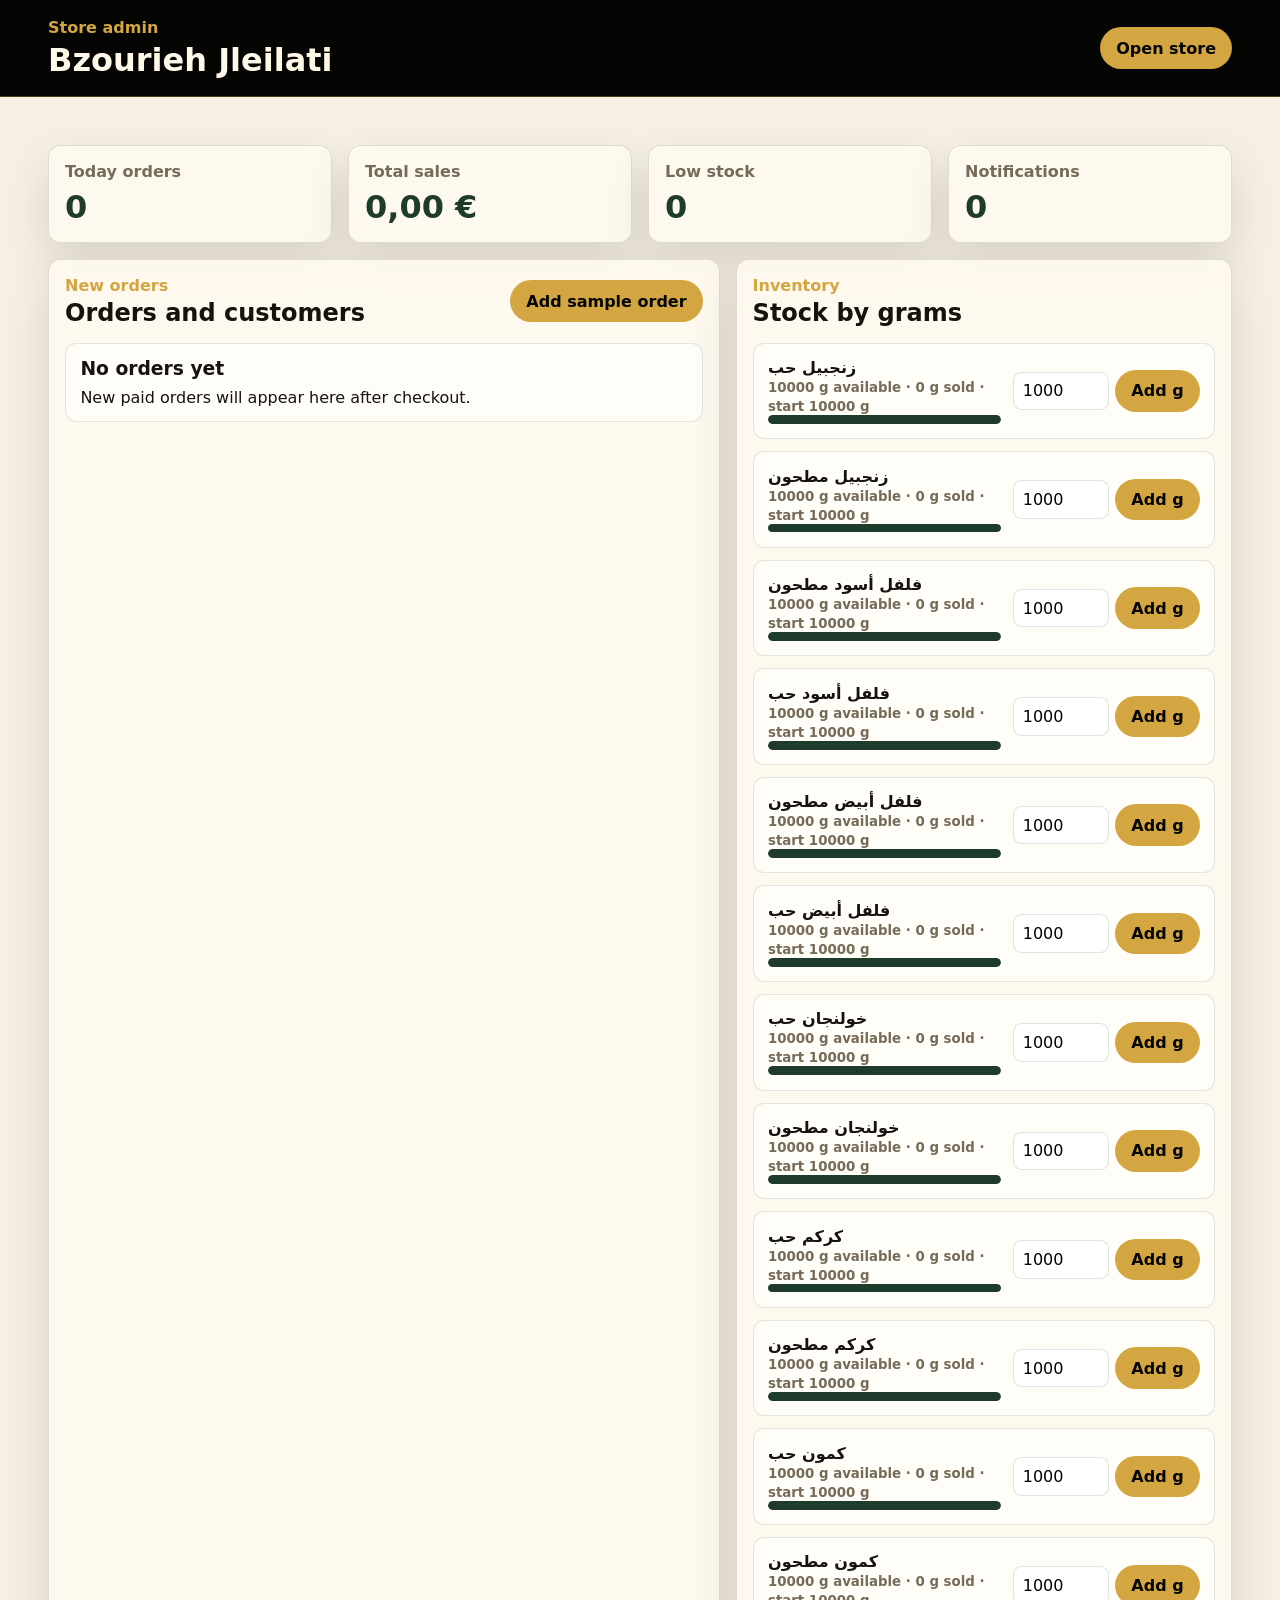
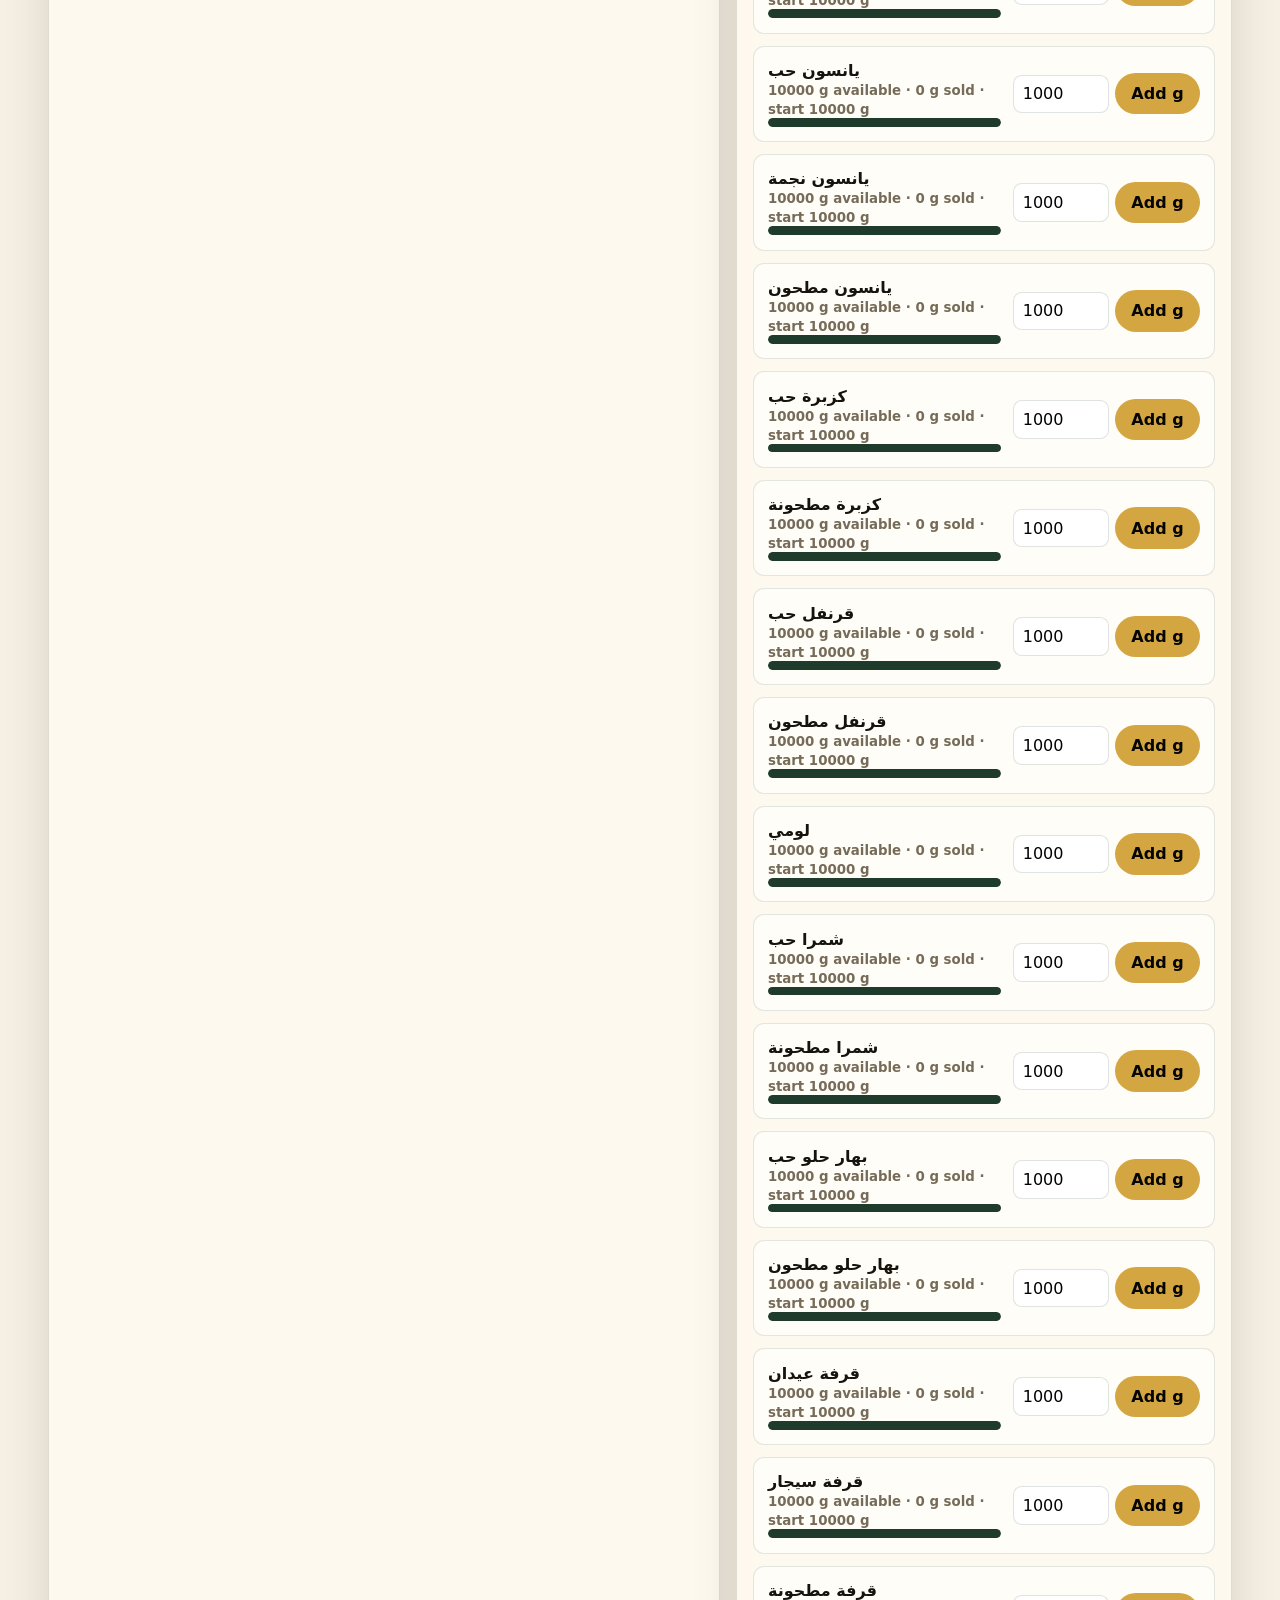
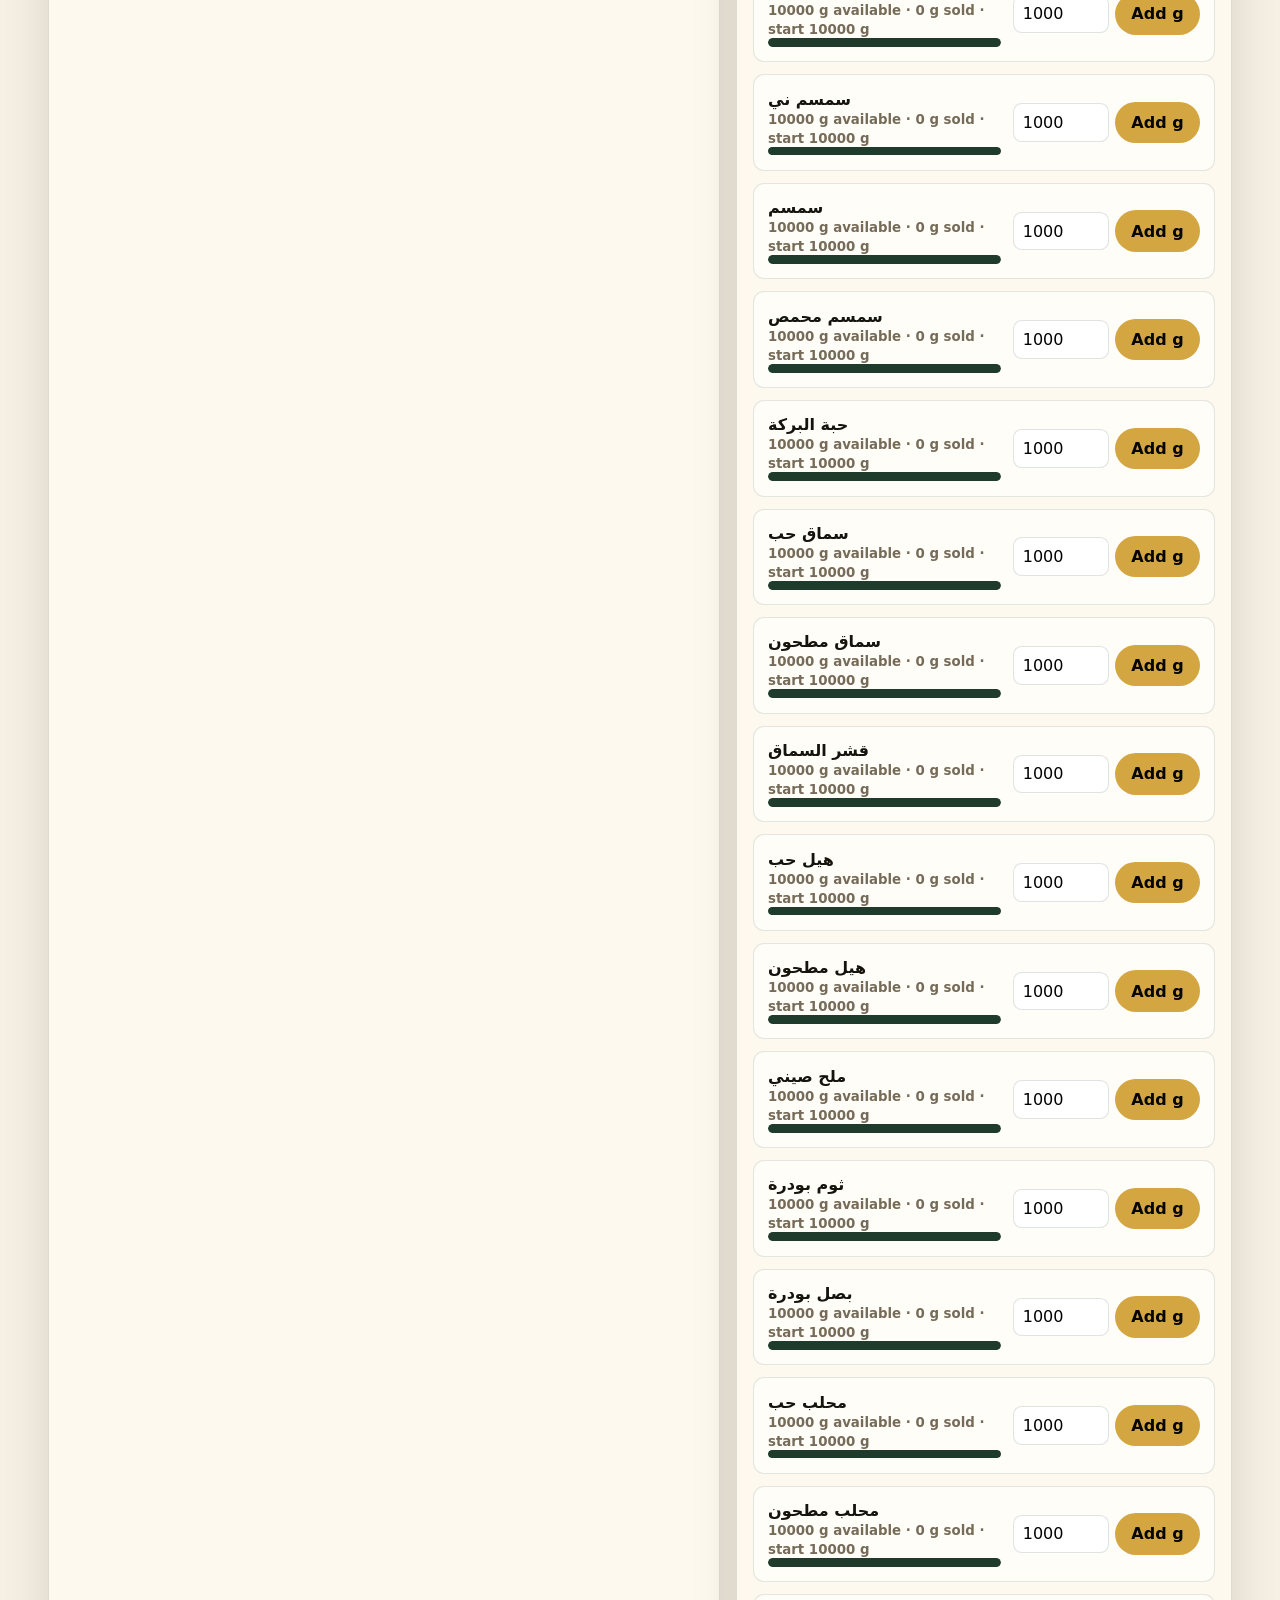
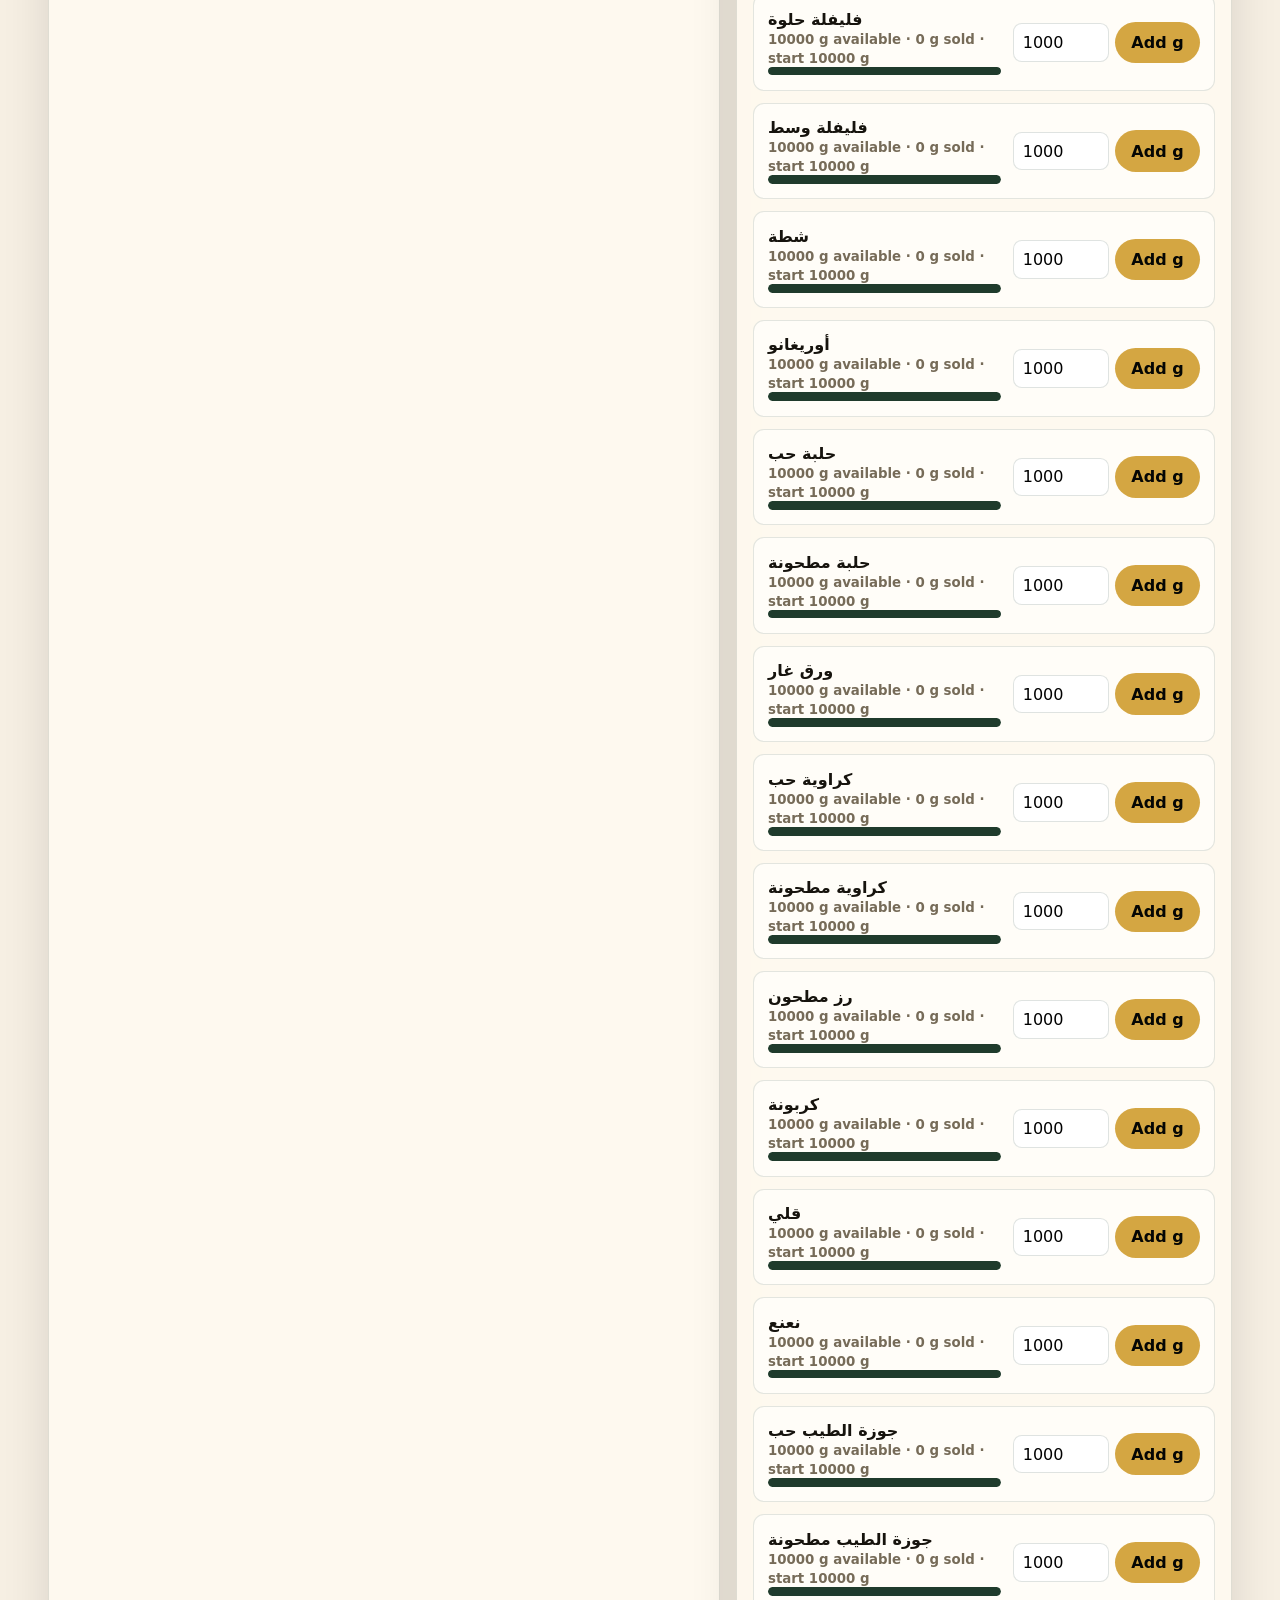
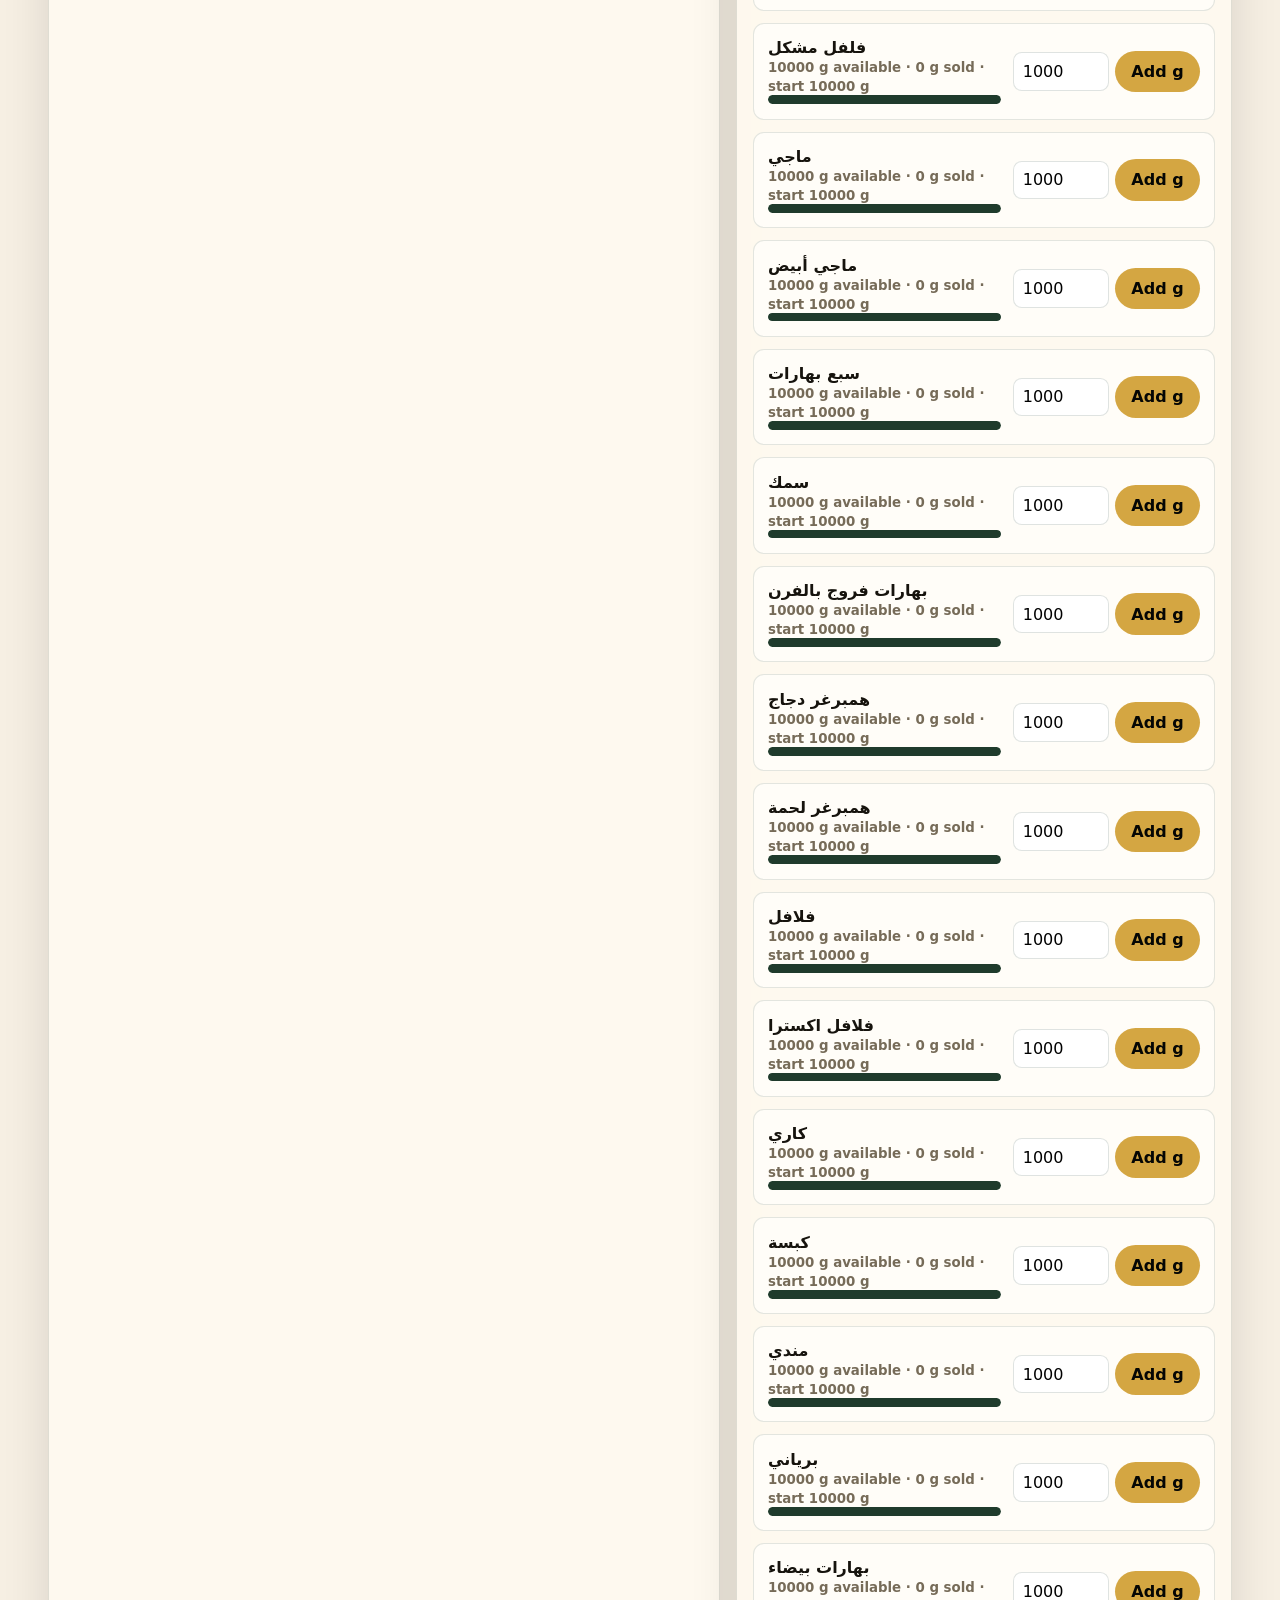
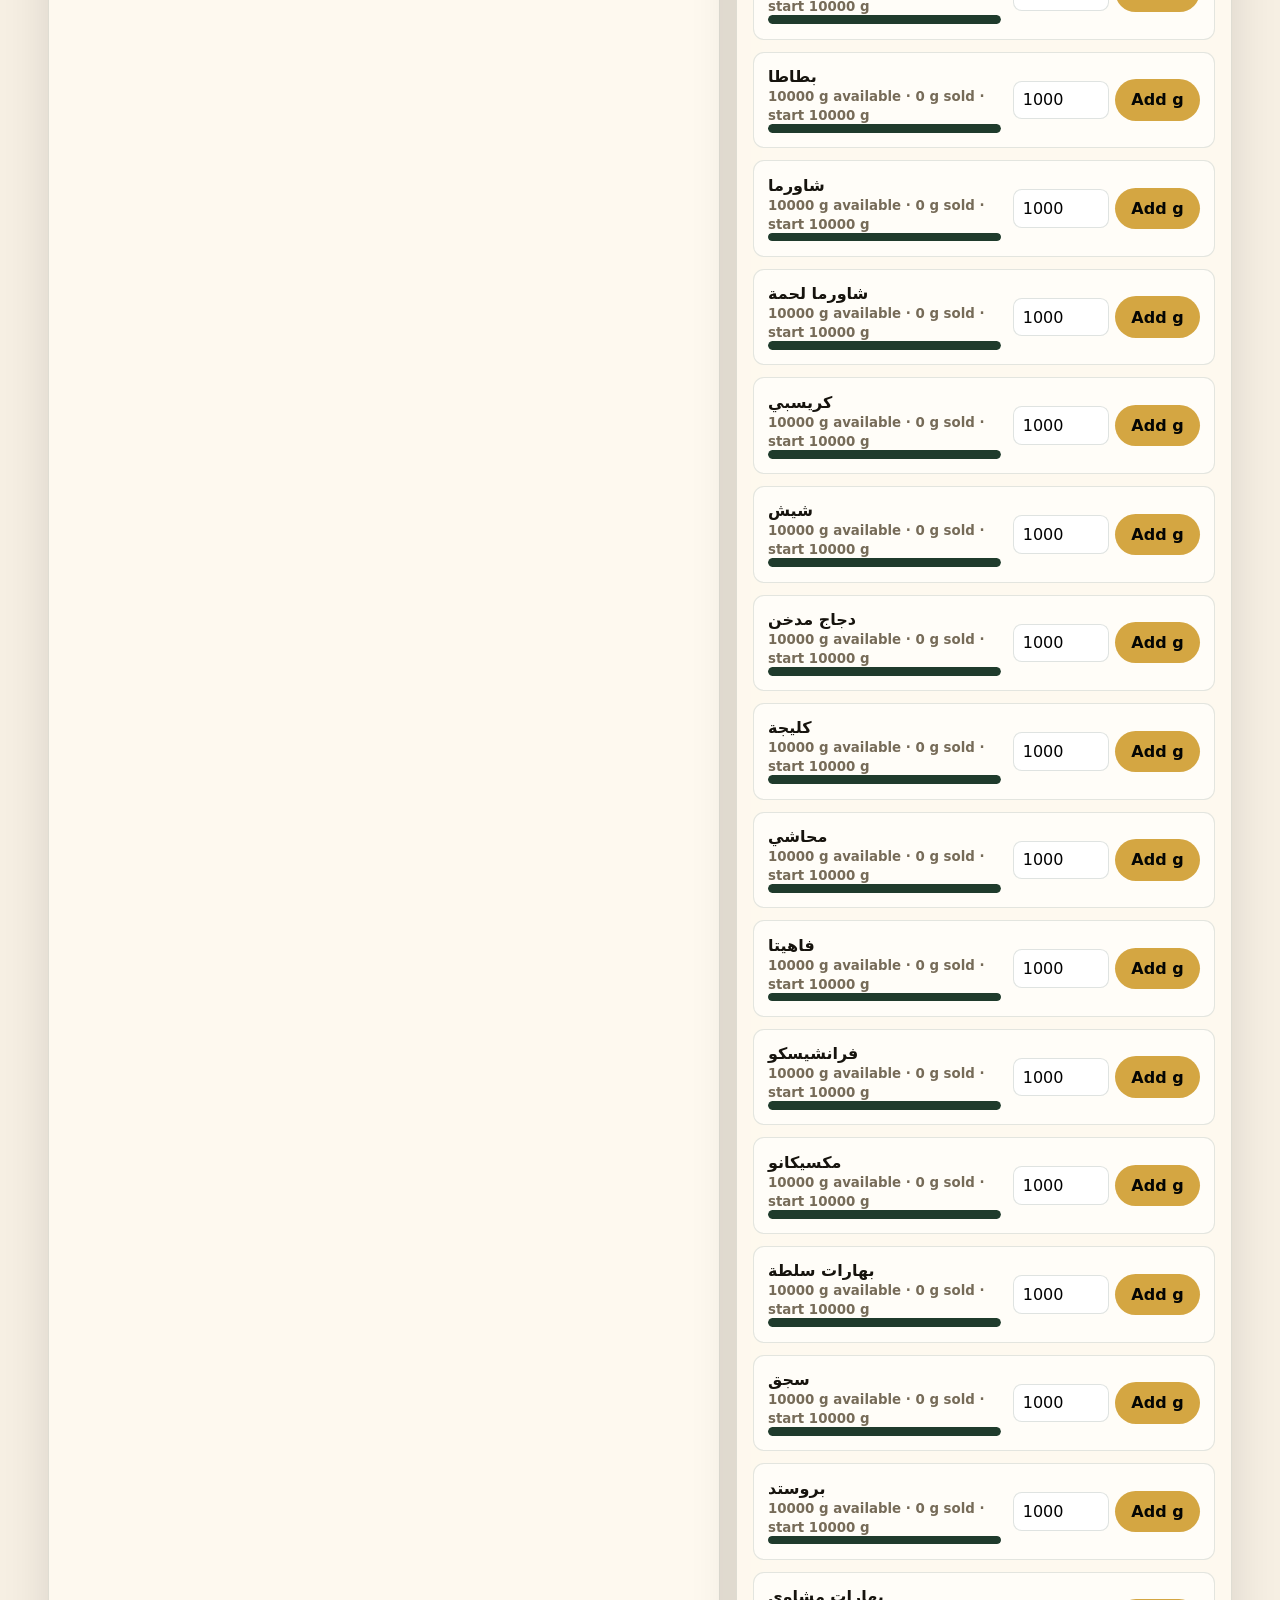
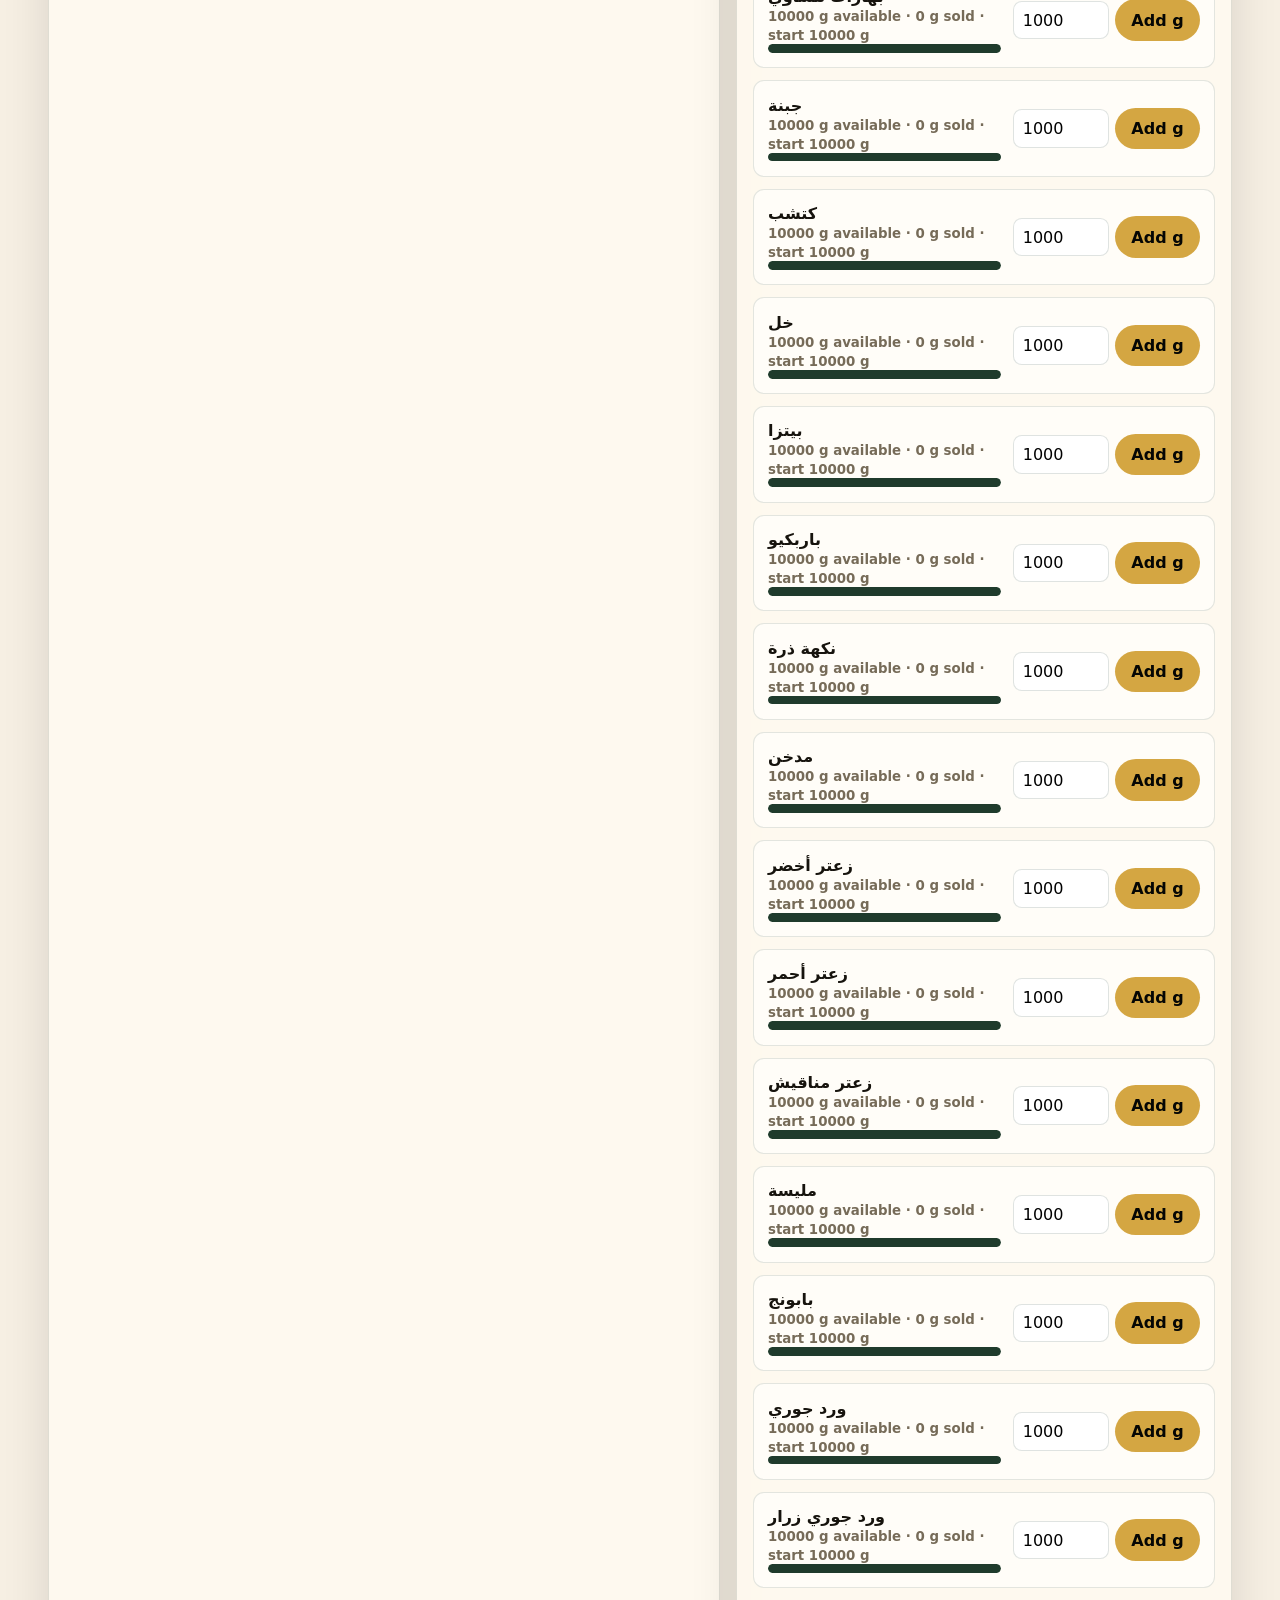
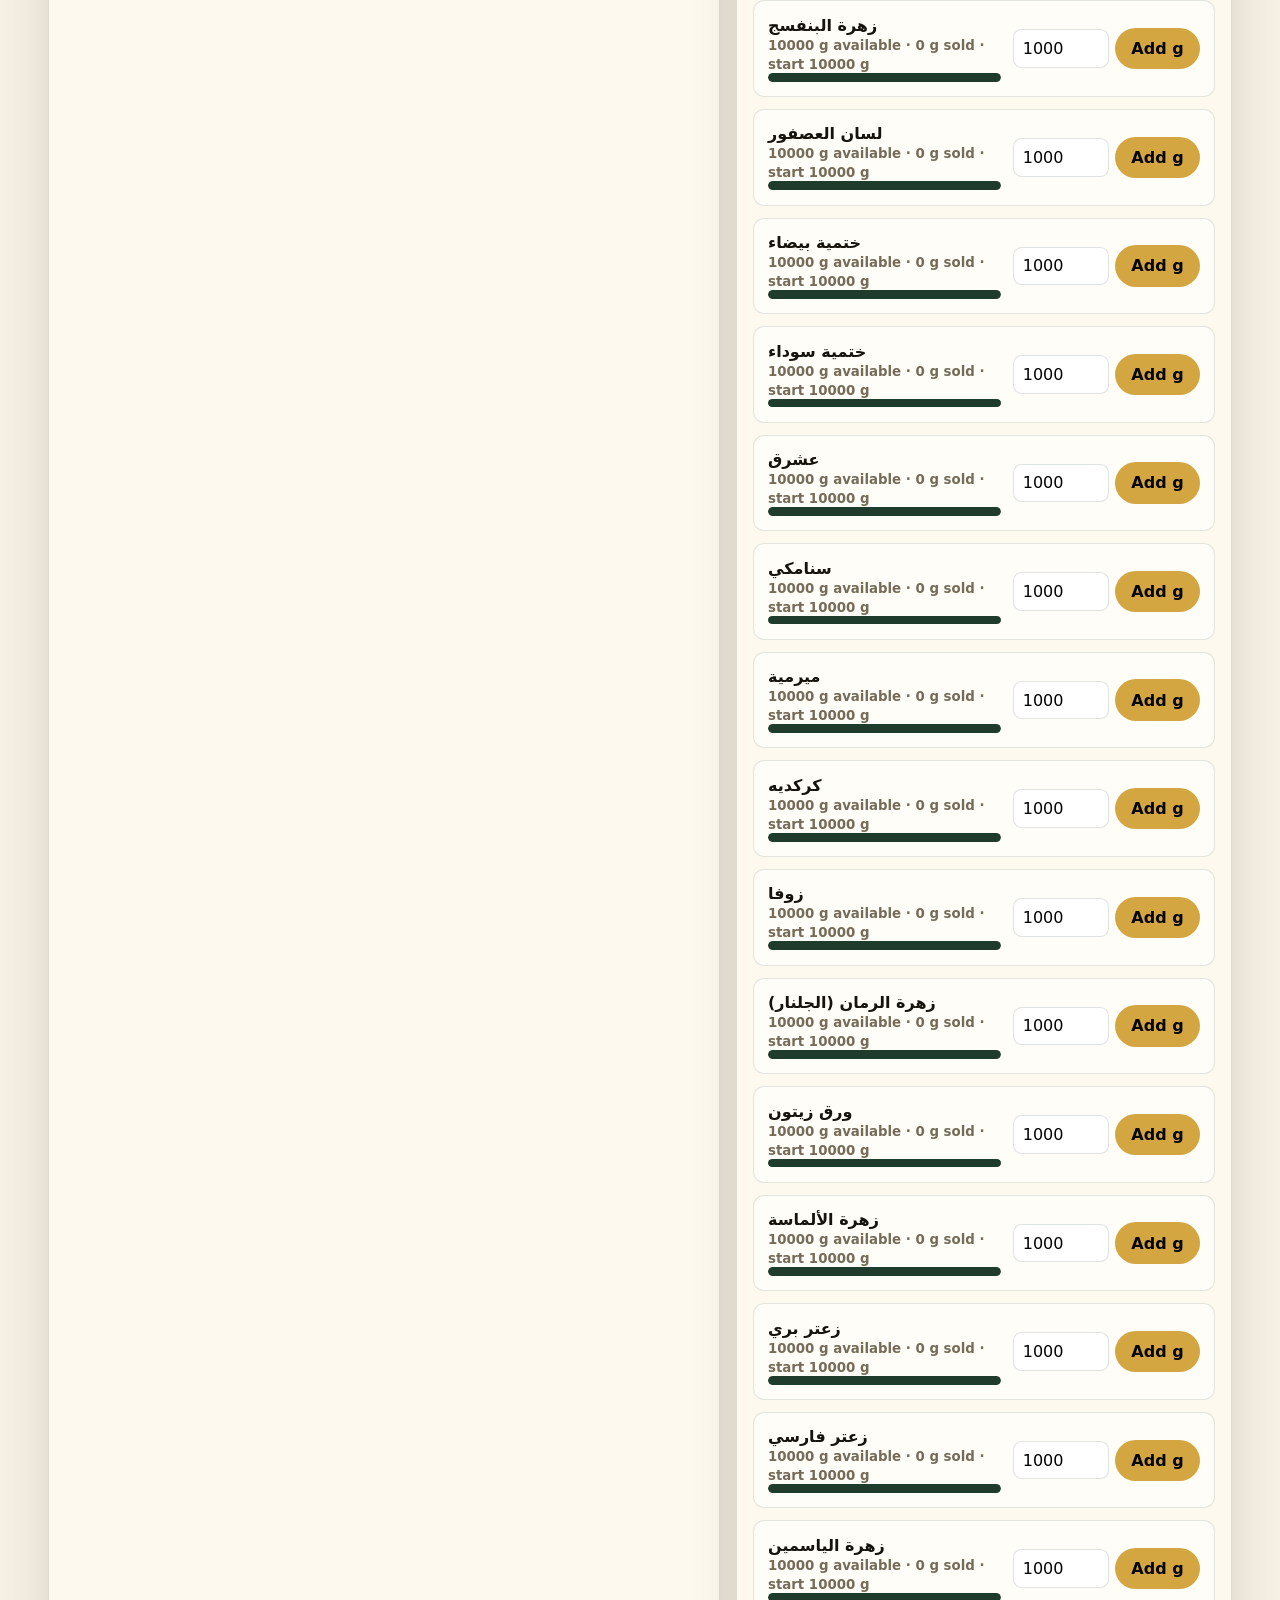
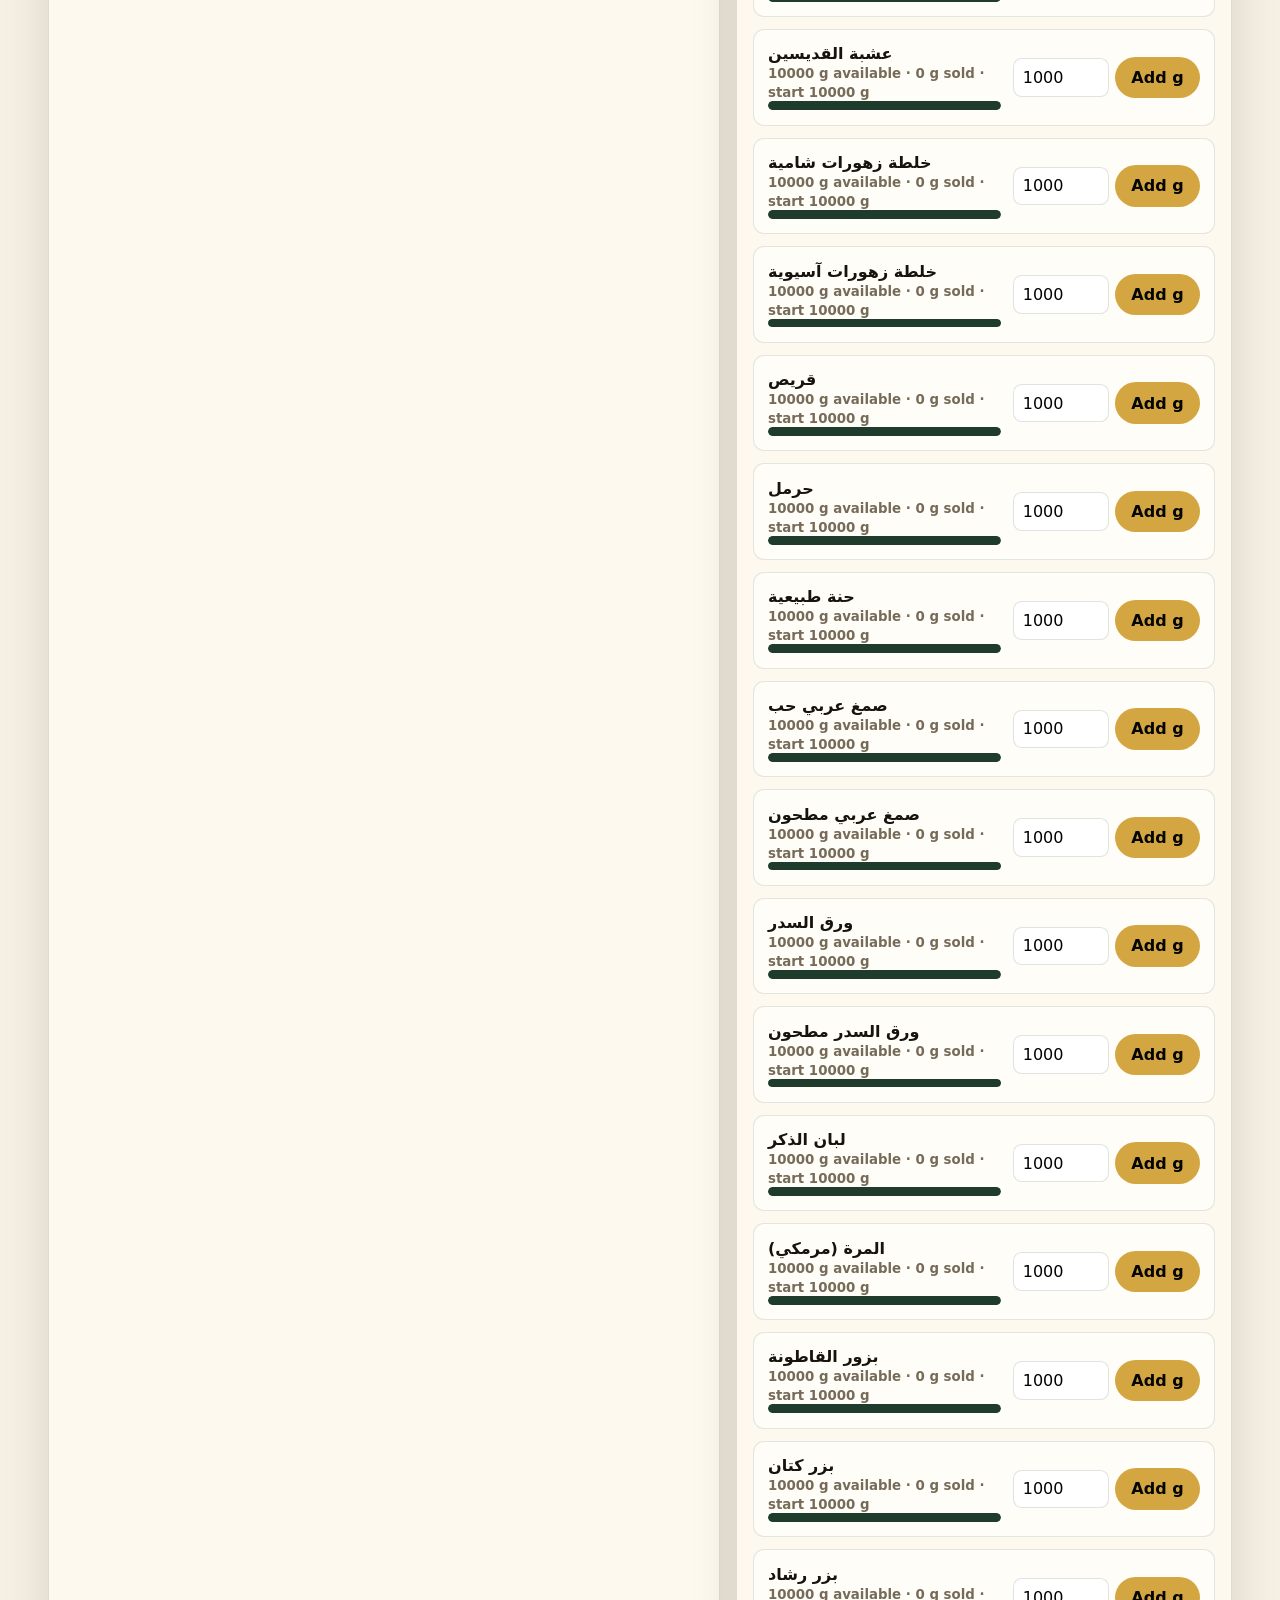
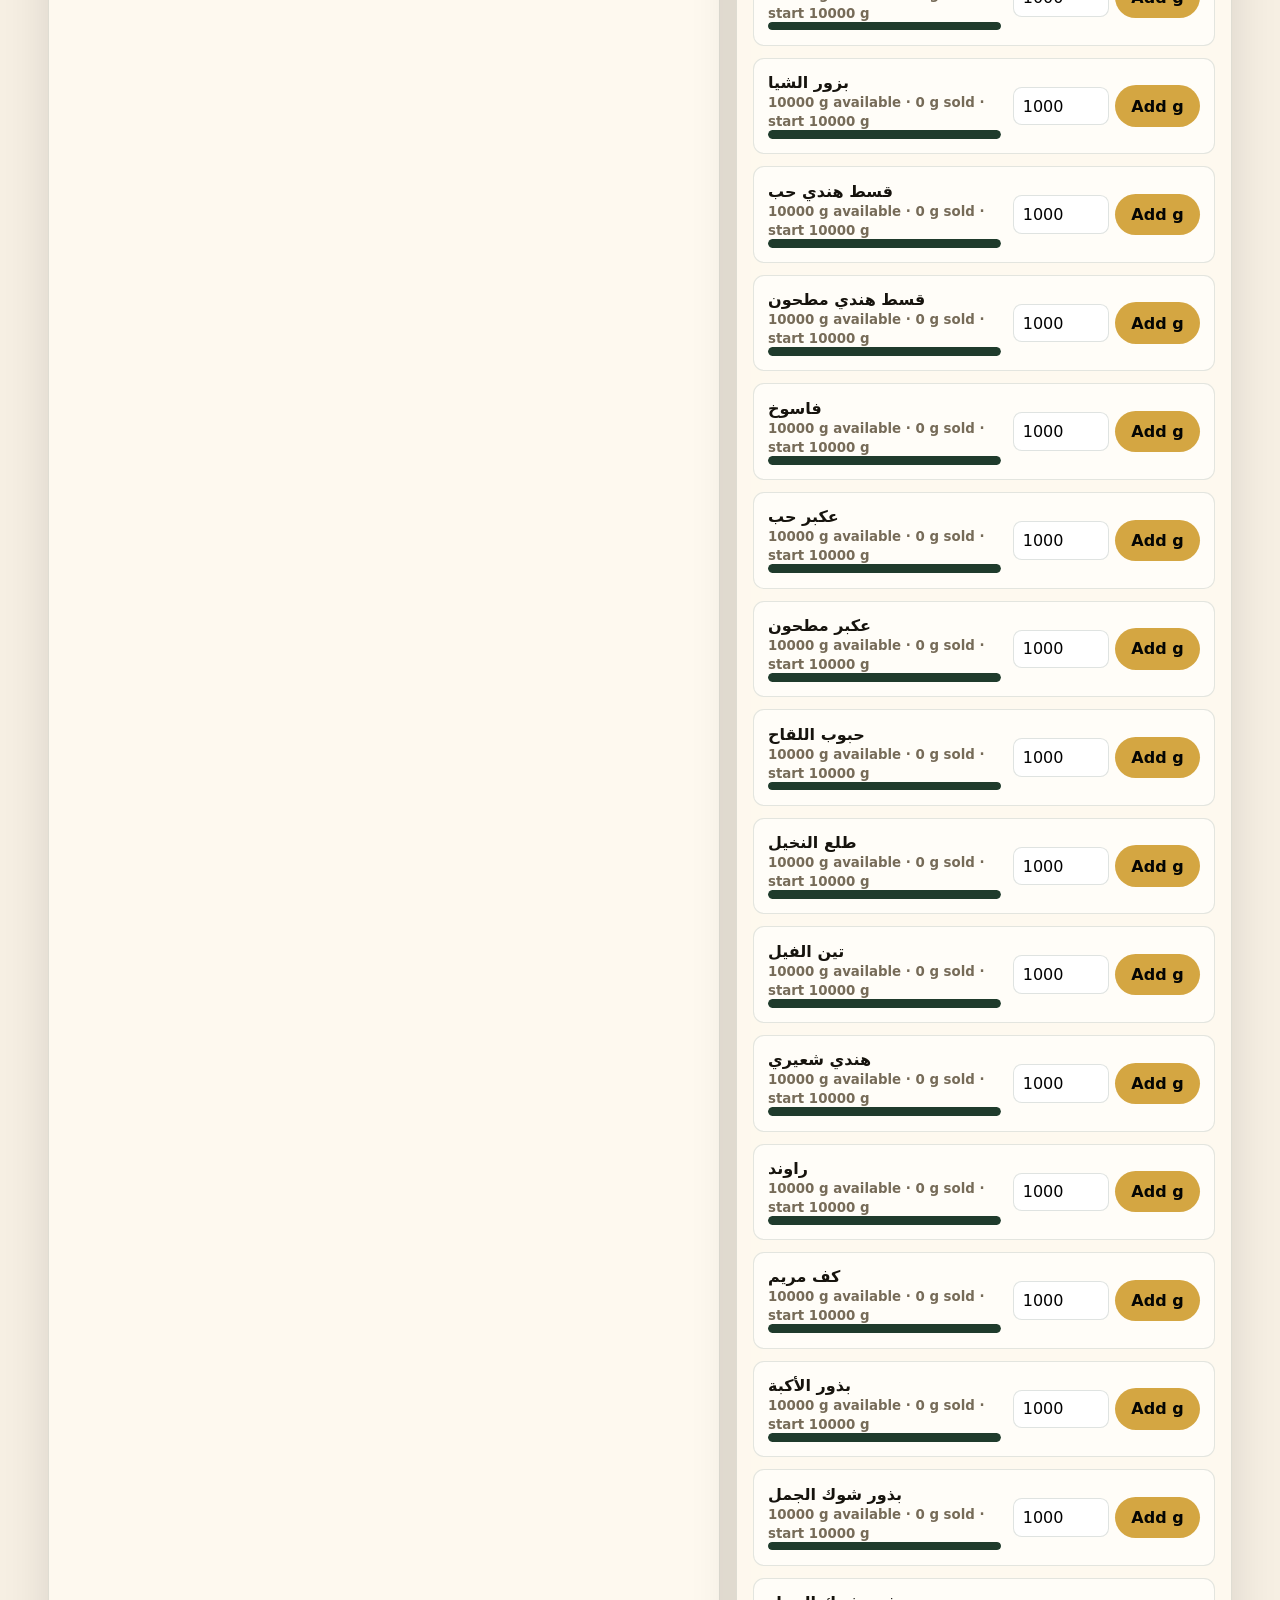
==== admin.html @ ad173129 "Build Jleilati storefront" ====
<!doctype html>
<html lang="en">
  <head>
    <meta charset="utf-8" />
    <meta name="viewport" content="width=device-width, initial-scale=1" />
    <title>Bzourieh Jleilati Admin</title>
    <link rel="stylesheet" href="admin.css" />
  </head>
  <body>
    <header class="admin-header">
      <div>
        <p>Store admin</p>
        <h1>Bzourieh Jleilati</h1>
      </div>
      <a href="index.html">Open store</a>
    </header>

    <main class="admin-shell">
      <section class="stats" aria-label="Admin overview">
        <article>
          <span>Today orders</span>
          <strong id="ordersCount">0</strong>
        </article>
        <article>
          <span>Total sales</span>
          <strong id="salesTotal">€0.00</strong>
        </article>
        <article>
          <span>Low stock</span>
          <strong id="lowStockCount">0</strong>
        </article>
        <article>
          <span>Notifications</span>
          <strong id="noticeCount">0</strong>
        </article>
      </section>

      <section class="admin-grid">
        <article class="panel orders-panel">
          <div class="panel-head">
            <div>
              <p>New orders</p>
              <h2>Orders and customers</h2>
            </div>
            <button id="seedOrder" type="button">Add sample order</button>
          </div>
          <div id="ordersList" class="orders-list"></div>
        </article>

        <article class="panel">
          <div class="panel-head">
            <div>
              <p>Inventory</p>
              <h2>Stock by grams</h2>
            </div>
          </div>
          <div id="stockList" class="stock-list"></div>
        </article>
      </section>

      <section class="admin-grid">
        <article class="panel">
          <div class="panel-head">
            <div>
              <p>Catalog</p>
              <h2>Add a product</h2>
            </div>
          </div>
          <form id="productForm" class="product-form">
            <label>Product name<input required name="name" placeholder="Example: Zaatar Extra" /></label>
            <label>Short description<textarea name="desc" placeholder="Example: Hand-selected thyme blend for breakfast and manakish"></textarea></label>
            <label>Category
              <select name="category">
                <option value="spices">Spices</option>
                <option value="mixes">Spice blends</option>
                <option value="flavors">Flavourings</option>
                <option value="zaatar">Za’atar</option>
                <option value="herbs">Herbs</option>
                <option value="attara">Herbal goods</option>
                <option value="food">Food goods</option>
                <option value="body-care">Body care</option>
                <option value="nuts">Nuts</option>
                <option value="special-offers">Special offers</option>
              </select>
            </label>
            <label>Photo<input name="photo" type="file" accept="image/*" /></label>
            <div class="price-grid">
              <label>100 g €<input required name="price100" type="number" min="0" step="0.01" /></label>
              <label>200 g €<input required name="price200" type="number" min="0" step="0.01" /></label>
              <label>500 g €<input required name="price500" type="number" min="0" step="0.01" /></label>
              <label>1 kg €<input required name="price1000" type="number" min="0" step="0.01" /></label>
            </div>
            <label>Available stock quantity in grams<input required name="stock" type="number" min="0" step="100" value="10000" /></label>
            <button type="submit">Add product to website</button>
          </form>
        </article>

        <article class="panel">
          <div class="panel-head">
            <div>
              <p>Catalog</p>
              <h2>Update product details</h2>
            </div>
          </div>
          <form id="nameForm" class="product-form">
            <label>Choose product
              <select id="nameProductSelect" name="productId"></select>
            </label>
            <label>New product name<input required name="name" placeholder="Enter the updated product name" /></label>
            <button type="submit">Save product name</button>
            <p class="muted" id="nameUpdateNotice">The saved name will appear on the storefront, stock list, and future orders.</p>
          </form>
          <hr class="panel-divider" />
          <form id="descriptionForm" class="product-form">
            <label>Choose product
              <select id="descriptionProductSelect" name="productId"></select>
            </label>
            <label>New product description<textarea required name="description" placeholder="Enter the updated product description"></textarea></label>
            <button type="submit">Save description</button>
            <p class="muted" id="descriptionUpdateNotice">The saved description will replace the product text on the storefront.</p>
          </form>
          <hr class="panel-divider" />
          <form id="imageForm" class="product-form">
            <label>Choose product
              <select id="imageProductSelect" name="productId"></select>
            </label>
            <label>New photo<input required name="photo" type="file" accept="image/*" /></label>
            <button type="submit">Save new photo</button>
            <p class="muted" id="imageUpdateNotice">The selected image will replace that product photo on the storefront.</p>
          </form>
        </article>

        <article class="panel">
          <div class="panel-head">
            <div>
              <p>Customers</p>
              <h2>Customer list</h2>
            </div>
            <button id="downloadCustomers" type="button">Download CSV</button>
          </div>
          <div id="customersList" class="customers-list"></div>
        </article>
      </section>

      <section class="panel">
        <div class="panel-head">
          <div>
            <p>Important</p>
            <h2>Owner notifications</h2>
          </div>
        </div>
        <div id="notifications" class="notifications"></div>
      </section>
    </main>

    <script src="admin.js"></script>
  </body>
</html>
---- admin.css ----
:root {
  --ink: #16130d;
  --muted: #766b58;
  --paper: #fff8eb;
  --gold: #d4a642;
  --gold-2: #f2c95d;
  --green: #1f3b2c;
  --burgundy: #8f2634;
  --line: rgba(31, 59, 44, 0.14);
  --shadow: 0 20px 48px rgba(18, 16, 10, 0.12);
}

* {
  box-sizing: border-box;
}

body {
  margin: 0;
  background: #f6efe3;
  color: var(--ink);
  font-family: Inter, ui-sans-serif, system-ui, -apple-system, BlinkMacSystemFont, "Segoe UI", sans-serif;
}

a,
button,
input,
select,
textarea {
  font: inherit;
}

.admin-header {
  display: flex;
  align-items: center;
  justify-content: space-between;
  gap: 1rem;
  padding: 1.1rem clamp(1rem, 4vw, 3rem);
  background: #050604;
  color: #fff8e8;
  border-bottom: 1px solid rgba(212, 166, 66, 0.32);
}

.admin-header p,
.panel-head p {
  margin: 0 0 0.25rem;
  color: var(--gold);
  font-weight: 900;
}

.admin-header h1,
.panel h2 {
  margin: 0;
}

.admin-header a,
.panel-head button,
.stock-row button,
.product-form button,
.status-row button {
  border: 0;
  border-radius: 999px;
  background: var(--gold);
  color: #050604;
  padding: 0.7rem 1rem;
  font-weight: 900;
  text-decoration: none;
  cursor: pointer;
}

.admin-shell {
  display: grid;
  gap: 1rem;
  padding: clamp(1rem, 4vw, 3rem);
}

.stats {
  display: grid;
  grid-template-columns: repeat(4, minmax(0, 1fr));
  gap: 1rem;
}

.stats article,
.panel {
  border: 1px solid var(--line);
  border-radius: 0.8rem;
  background: rgba(255, 250, 240, 0.9);
  box-shadow: var(--shadow);
}

.stats article {
  display: grid;
  gap: 0.4rem;
  padding: 1rem;
}

.stats span {
  color: var(--muted);
  font-weight: 800;
}

.stats strong {
  color: var(--green);
  font-size: 2rem;
}

.admin-grid {
  display: grid;
  grid-template-columns: 1.15fr 0.85fr;
  gap: 1rem;
}

.panel {
  padding: 1rem;
}

.panel-head {
  display: flex;
  align-items: center;
  justify-content: space-between;
  gap: 1rem;
  margin-bottom: 1rem;
}

.orders-list,
.stock-list,
.notifications,
.customers-list,
.product-form {
  display: grid;
  gap: 0.75rem;
}

.order-card,
.stock-row,
.notice,
.customer-row {
  border: 1px solid rgba(31, 59, 44, 0.12);
  border-radius: 0.7rem;
  background: #fffdf8;
  padding: 0.9rem;
}

.order-card h3,
.order-card p,
.stock-row p,
.notice p {
  margin: 0;
}

.order-card {
  display: grid;
  gap: 0.55rem;
}

.status-row {
  display: flex;
  flex-wrap: wrap;
  gap: 0.55rem;
  align-items: center;
}

.status-pill {
  display: inline-flex;
  width: max-content;
  border-radius: 999px;
  background: rgba(212, 166, 66, 0.22);
  color: var(--ink);
  padding: 0.35rem 0.7rem;
  font-weight: 900;
}

.status-pill.sent {
  background: rgba(31, 59, 44, 0.14);
  color: var(--green);
}

.order-meta,
.stock-row {
  display: grid;
  grid-template-columns: 1fr auto;
  gap: 0.75rem;
  align-items: center;
}

.order-meta small,
.stock-row small {
  color: var(--muted);
  font-weight: 800;
}

.line-list {
  margin: 0.35rem 0 0;
  padding-inline-start: 1.1rem;
  color: var(--muted);
}

.stock-bar {
  height: 0.55rem;
  overflow: hidden;
  border-radius: 999px;
  background: rgba(31, 59, 44, 0.12);
}

.stock-bar span {
  display: block;
  height: 100%;
  border-radius: inherit;
  background: var(--green);
}

.stock-row.low .stock-bar span {
  background: var(--burgundy);
}

.stock-row input {
  width: 6rem;
  border: 1px solid var(--line);
  border-radius: 0.55rem;
  padding: 0.55rem;
}

.stock-actions {
  display: flex;
  gap: 0.4rem;
  align-items: center;
}

.notice strong {
  color: var(--burgundy);
}

.product-form label {
  display: grid;
  gap: 0.35rem;
  color: var(--green);
  font-weight: 900;
}

.product-form input,
.product-form select,
.product-form textarea {
  width: 100%;
  border: 1px solid var(--line);
  border-radius: 0.55rem;
  background: #fffdf8;
  padding: 0.65rem 0.75rem;
}

.product-form textarea {
  min-height: 6rem;
  resize: vertical;
}

.panel-divider {
  width: 100%;
  height: 1px;
  margin: 1.15rem 0;
  border: 0;
  background: rgba(31, 59, 44, 0.12);
}

.price-grid {
  display: grid;
  grid-template-columns: repeat(4, minmax(0, 1fr));
  gap: 0.65rem;
}

.customer-row {
  display: grid;
  grid-template-columns: 1fr 1.15fr 0.9fr 1.35fr auto;
  gap: 0.7rem;
  align-items: center;
}

.customer-row span,
.customer-row small {
  color: var(--muted);
  font-weight: 800;
}

@media (max-width: 900px) {
  .stats,
  .admin-grid {
    grid-template-columns: 1fr;
  }

  .admin-header,
  .panel-head,
  .stock-row {
    align-items: stretch;
    flex-direction: column;
  }

  .stock-row,
  .order-meta,
  .customer-row,
  .price-grid {
    grid-template-columns: 1fr;
  }
}
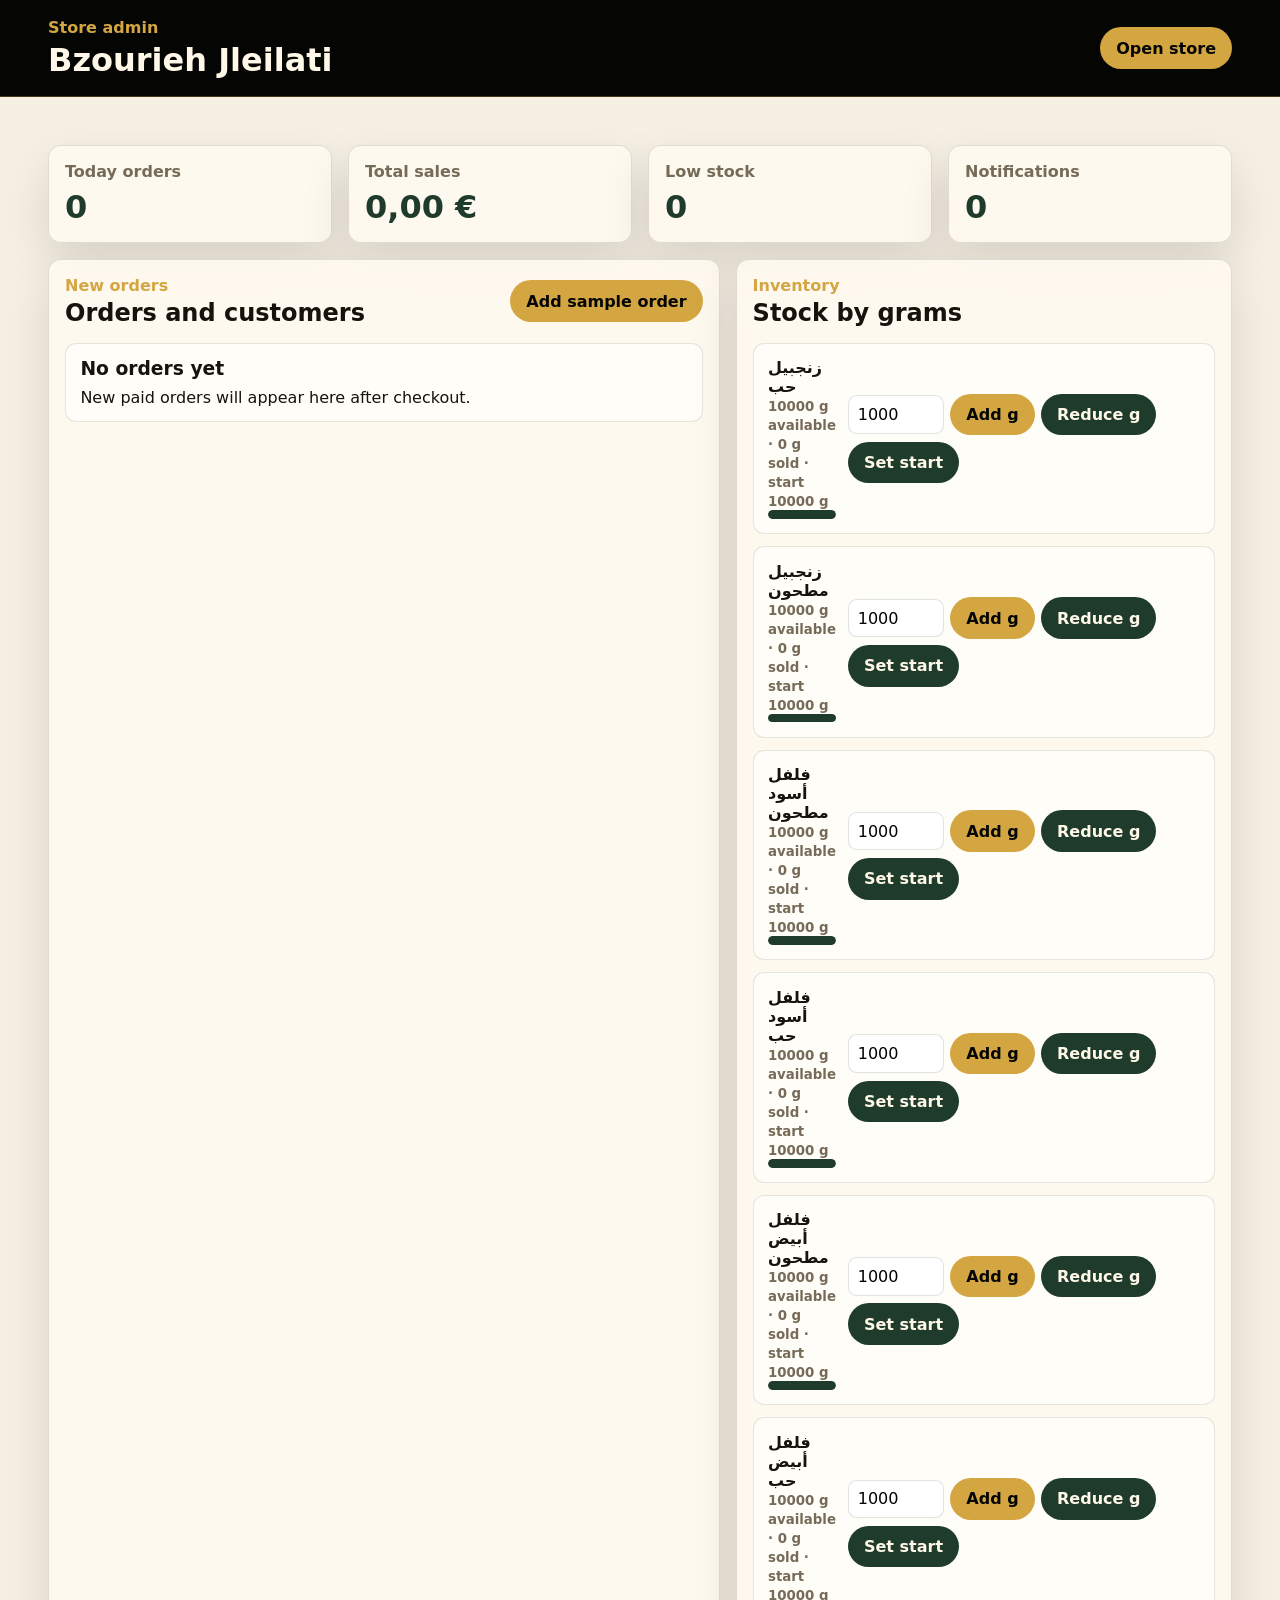
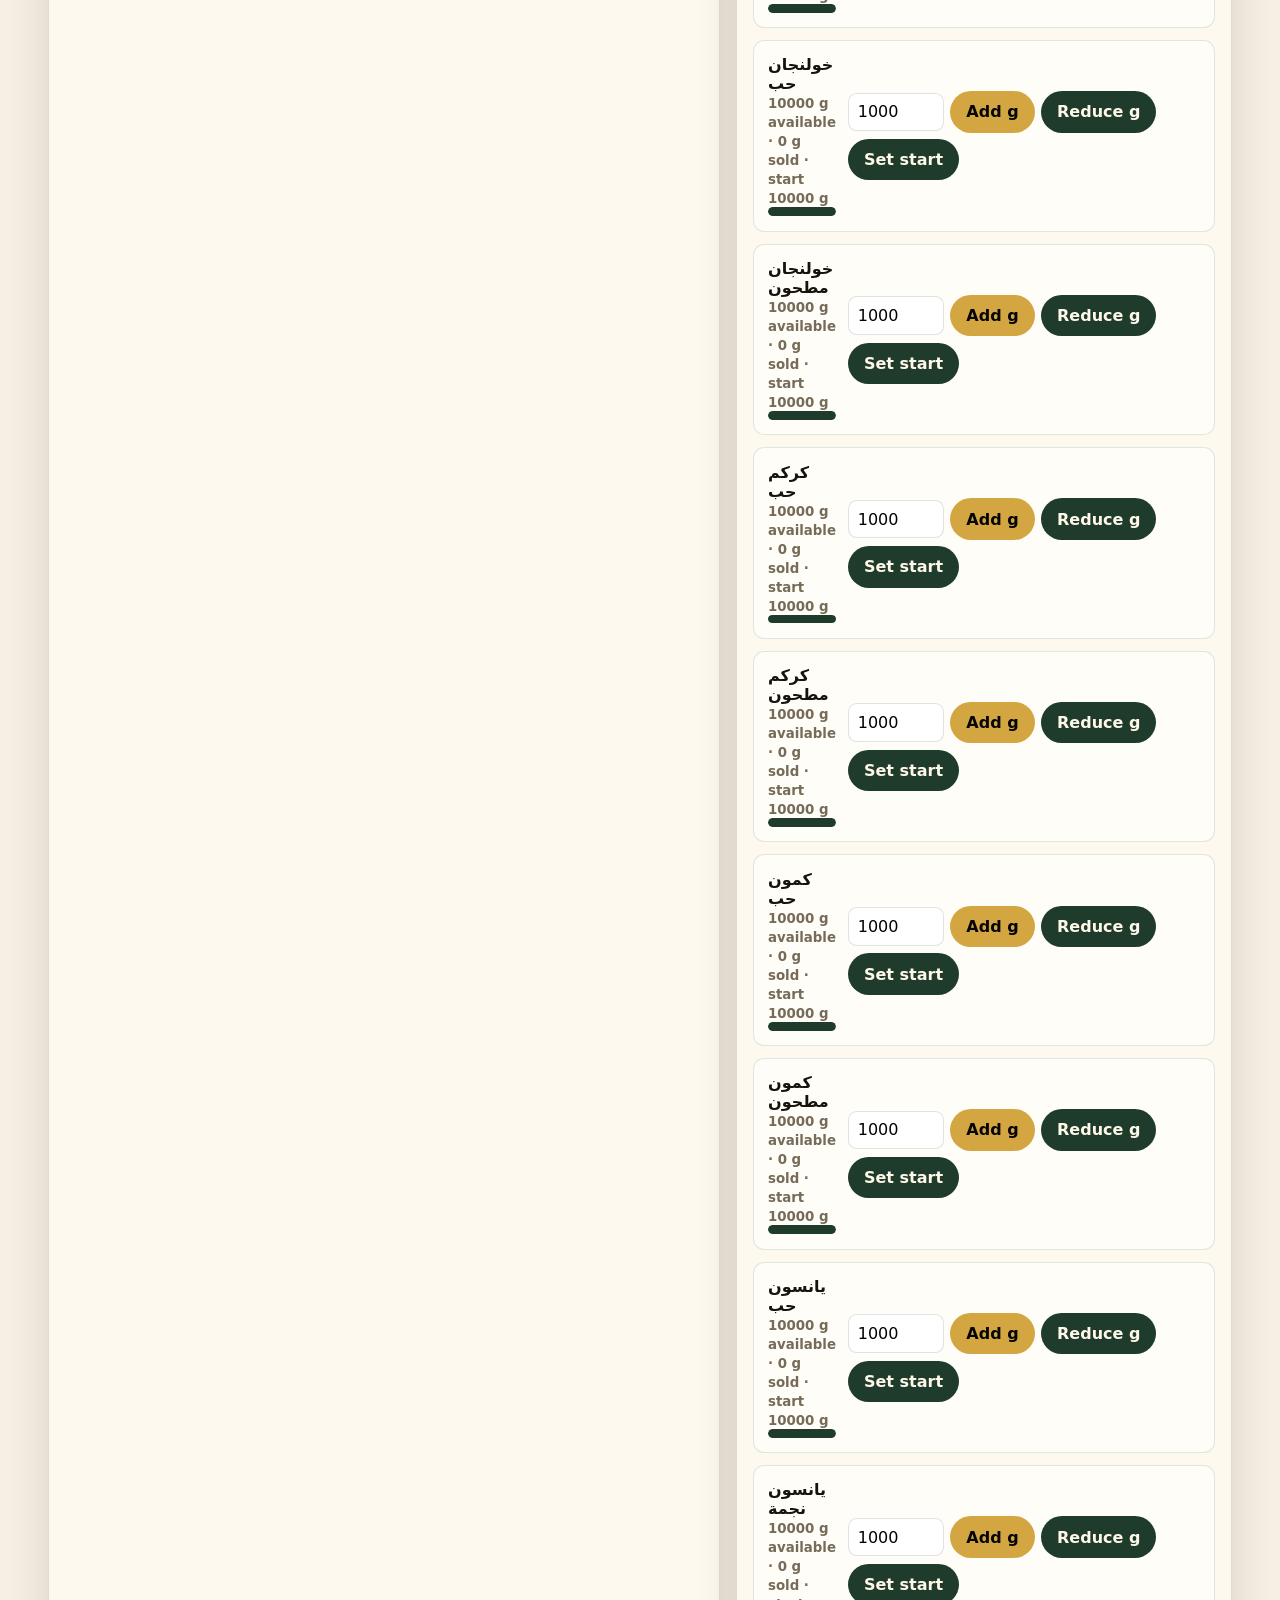
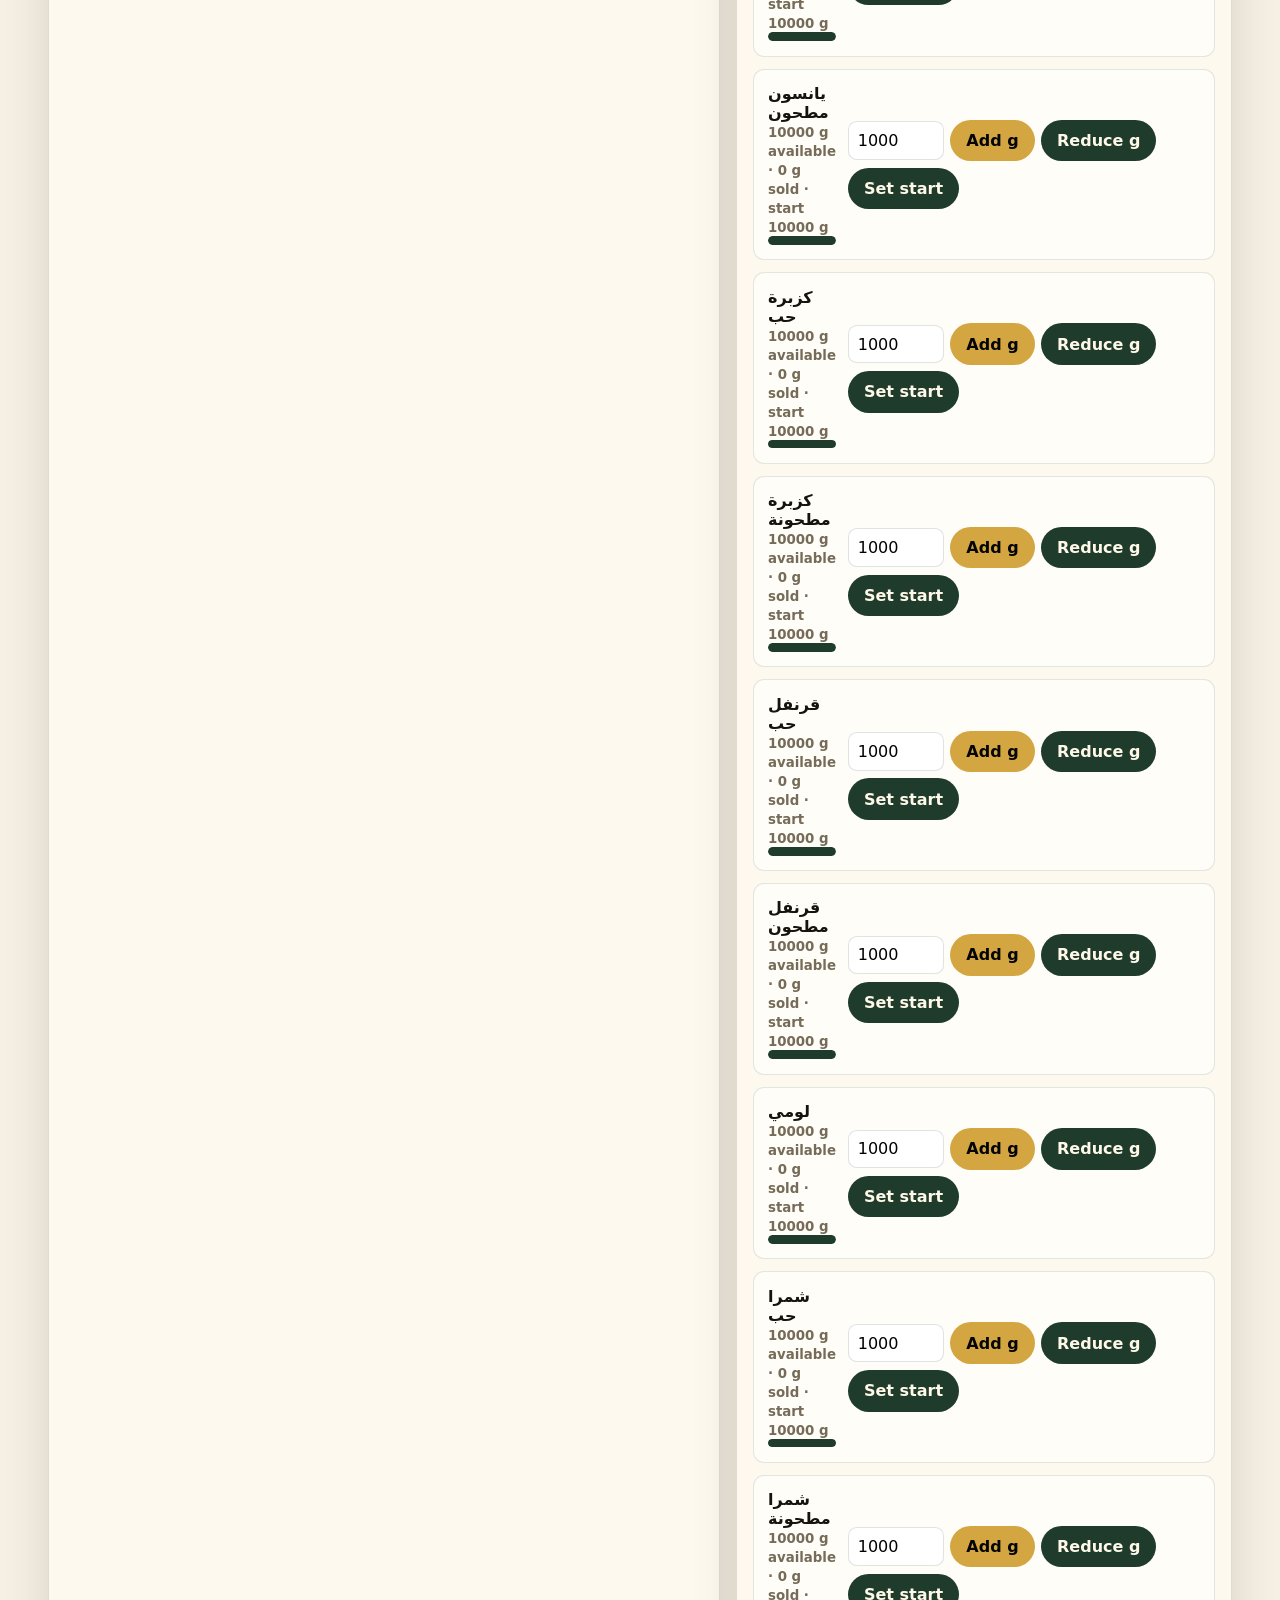
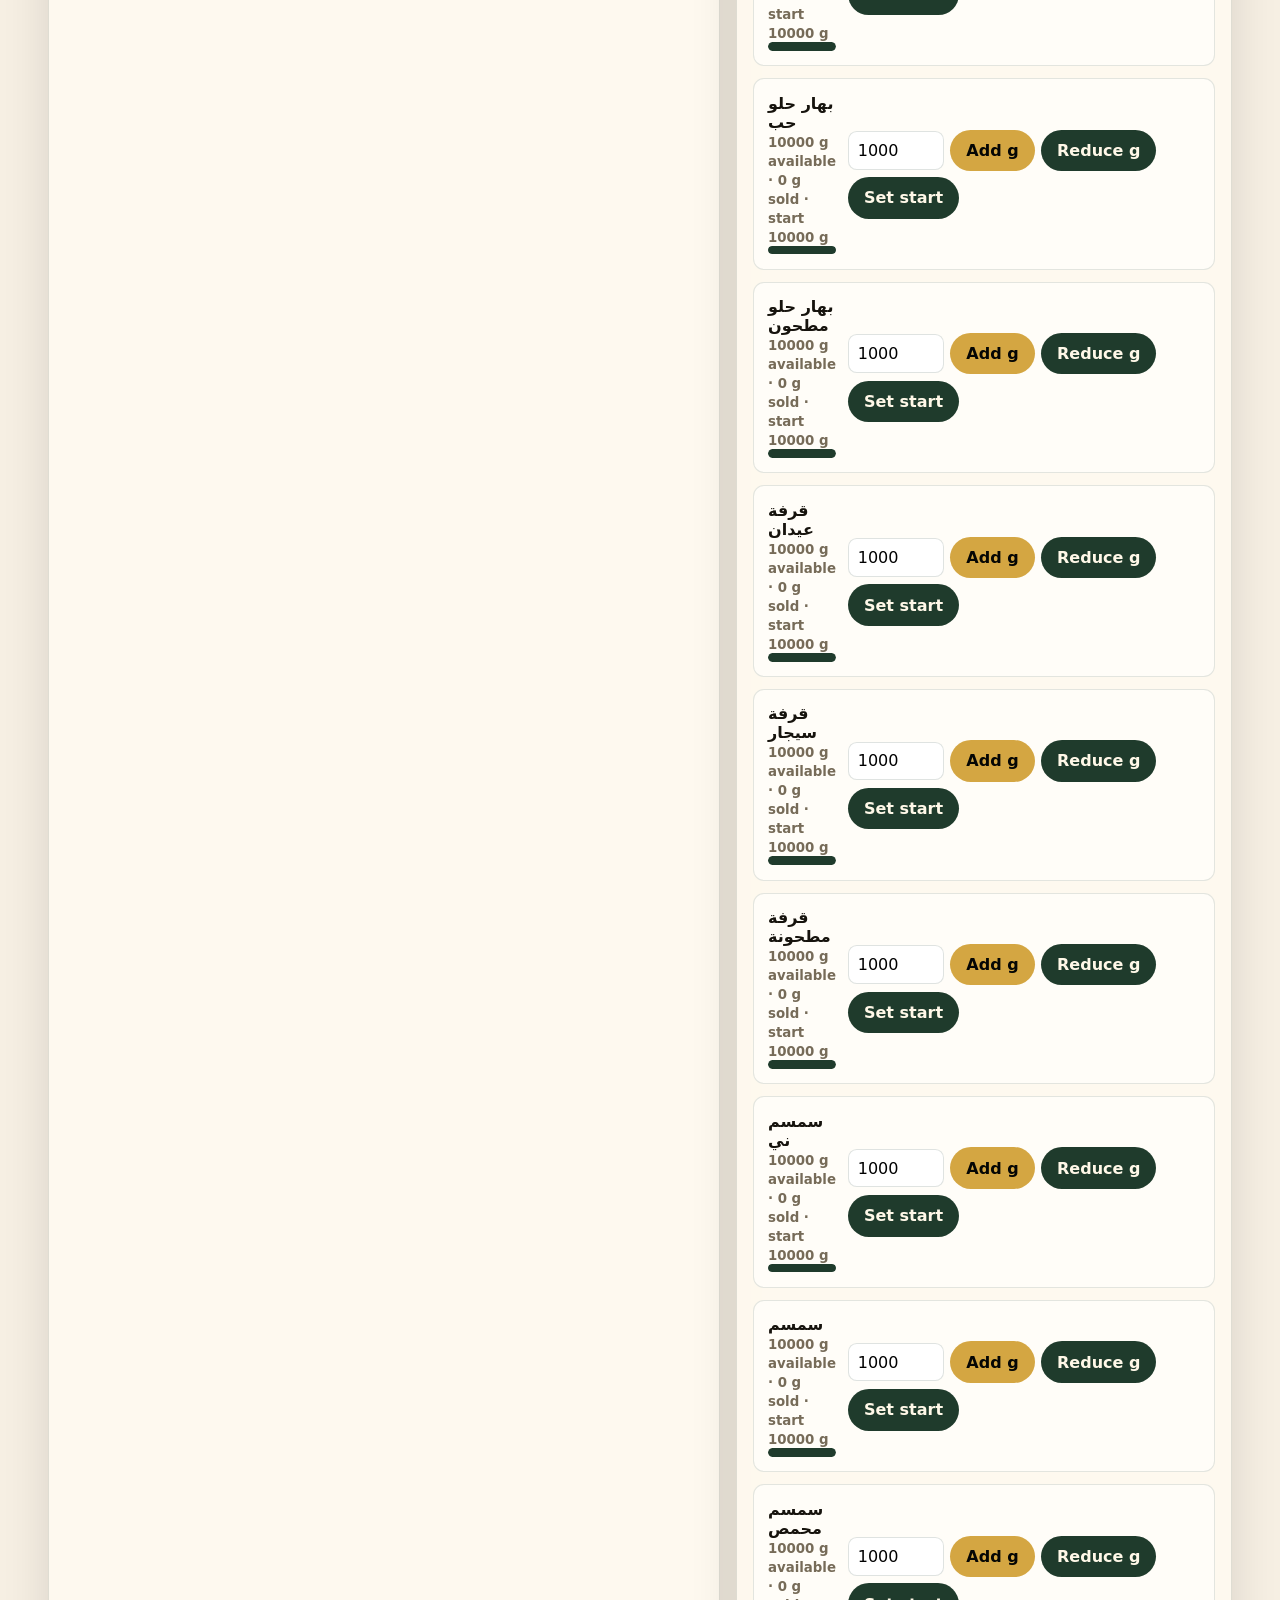
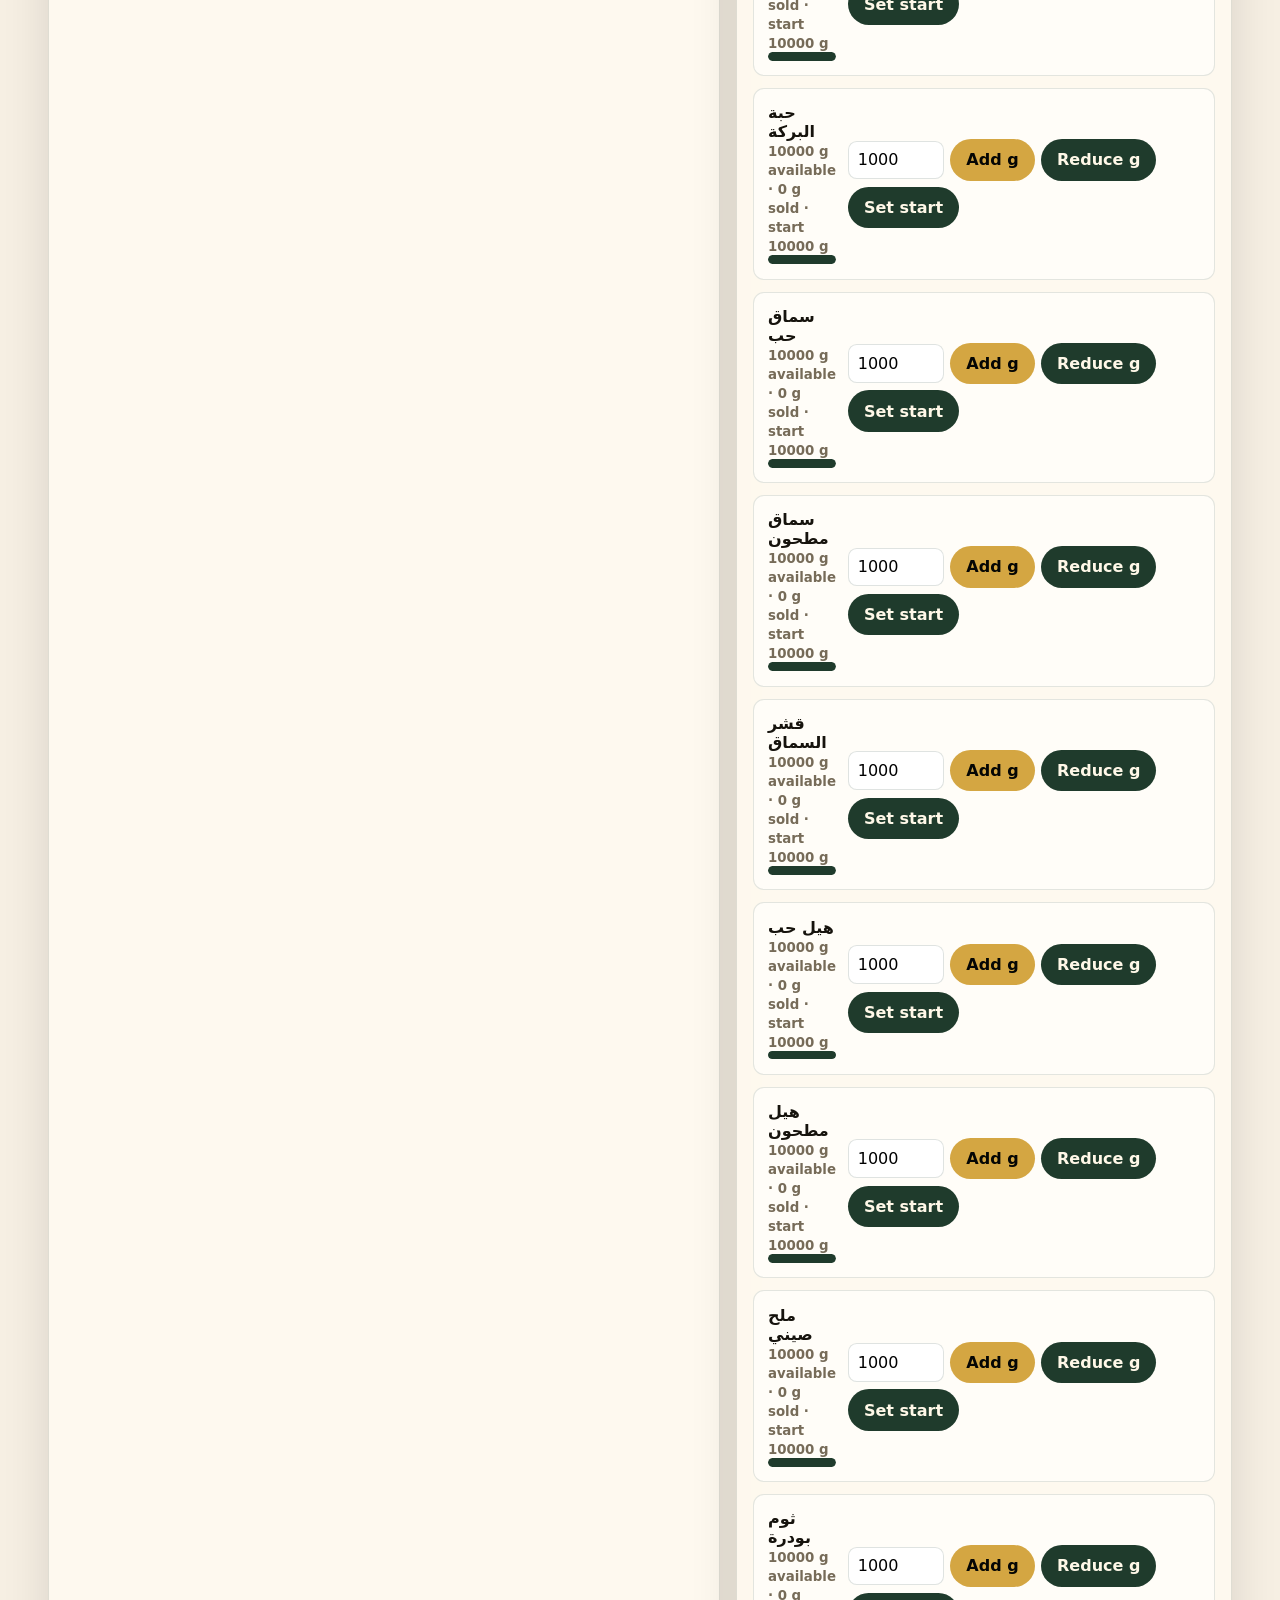
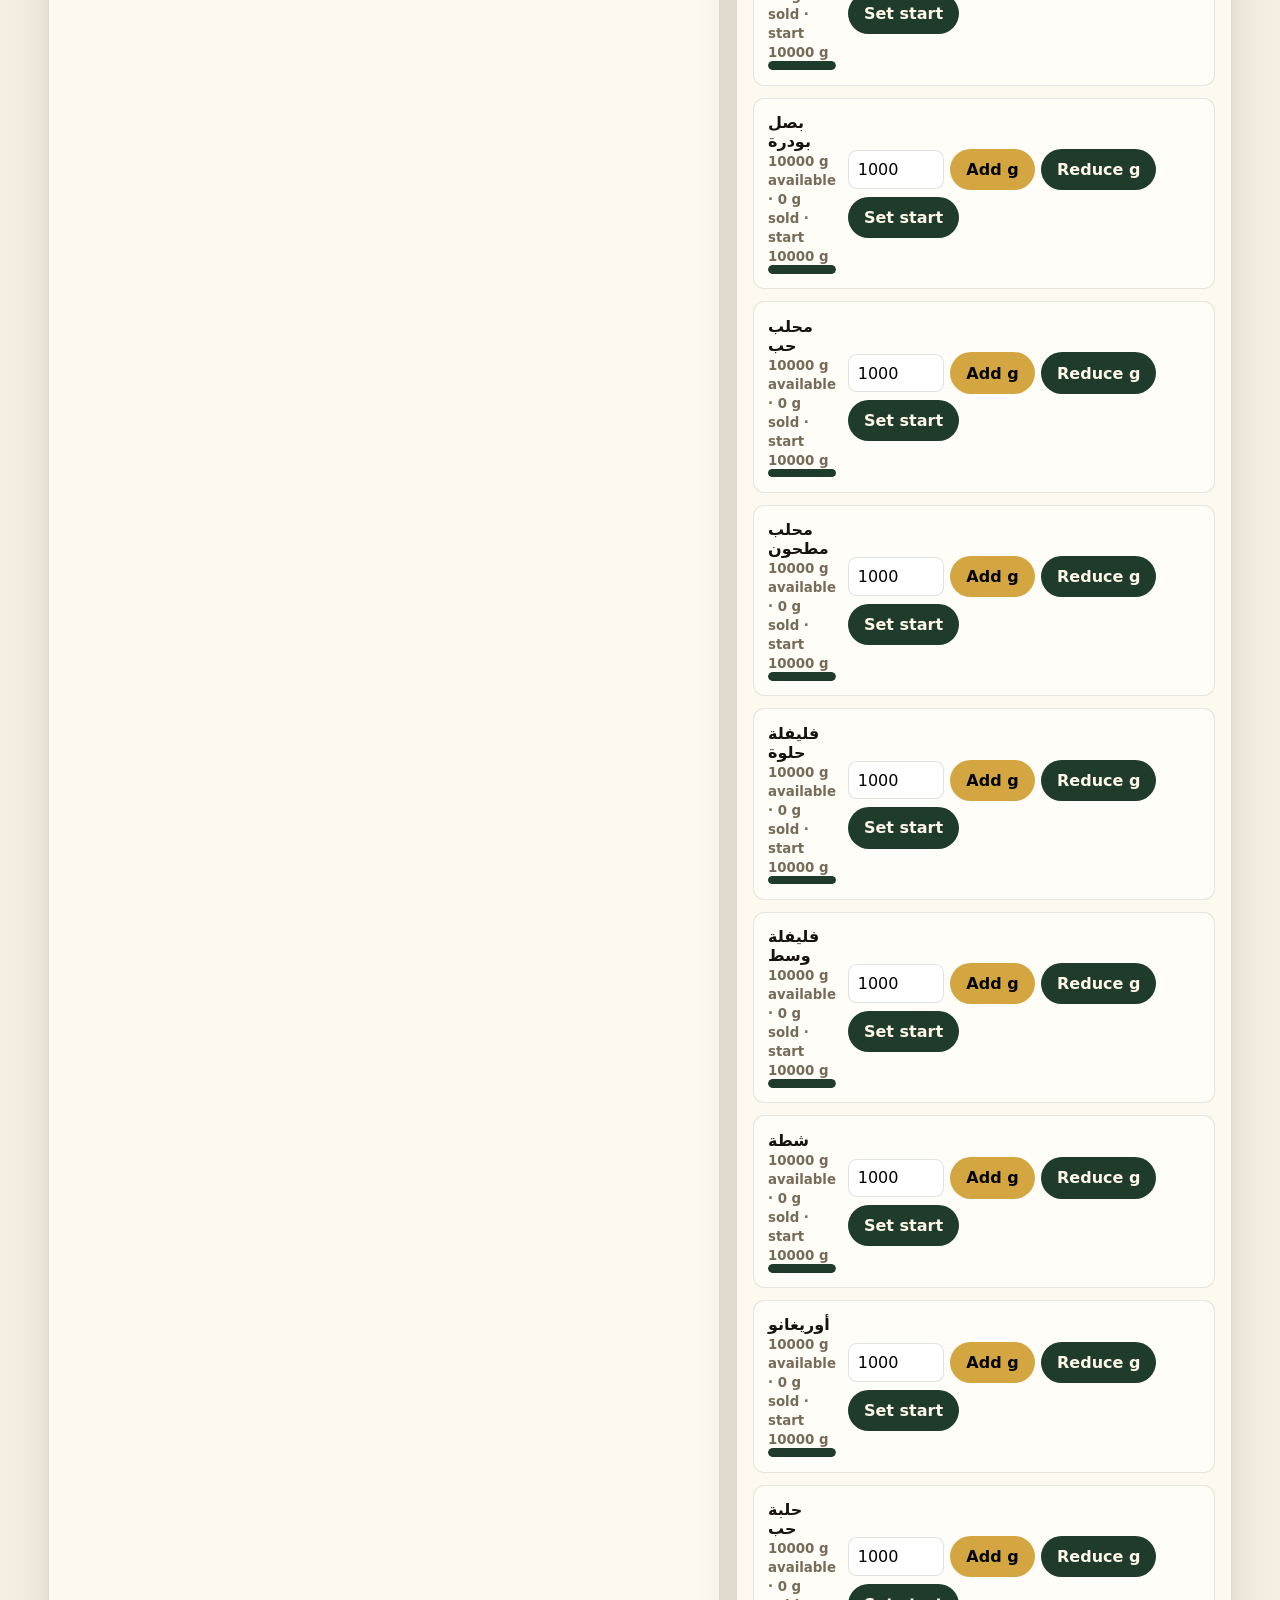
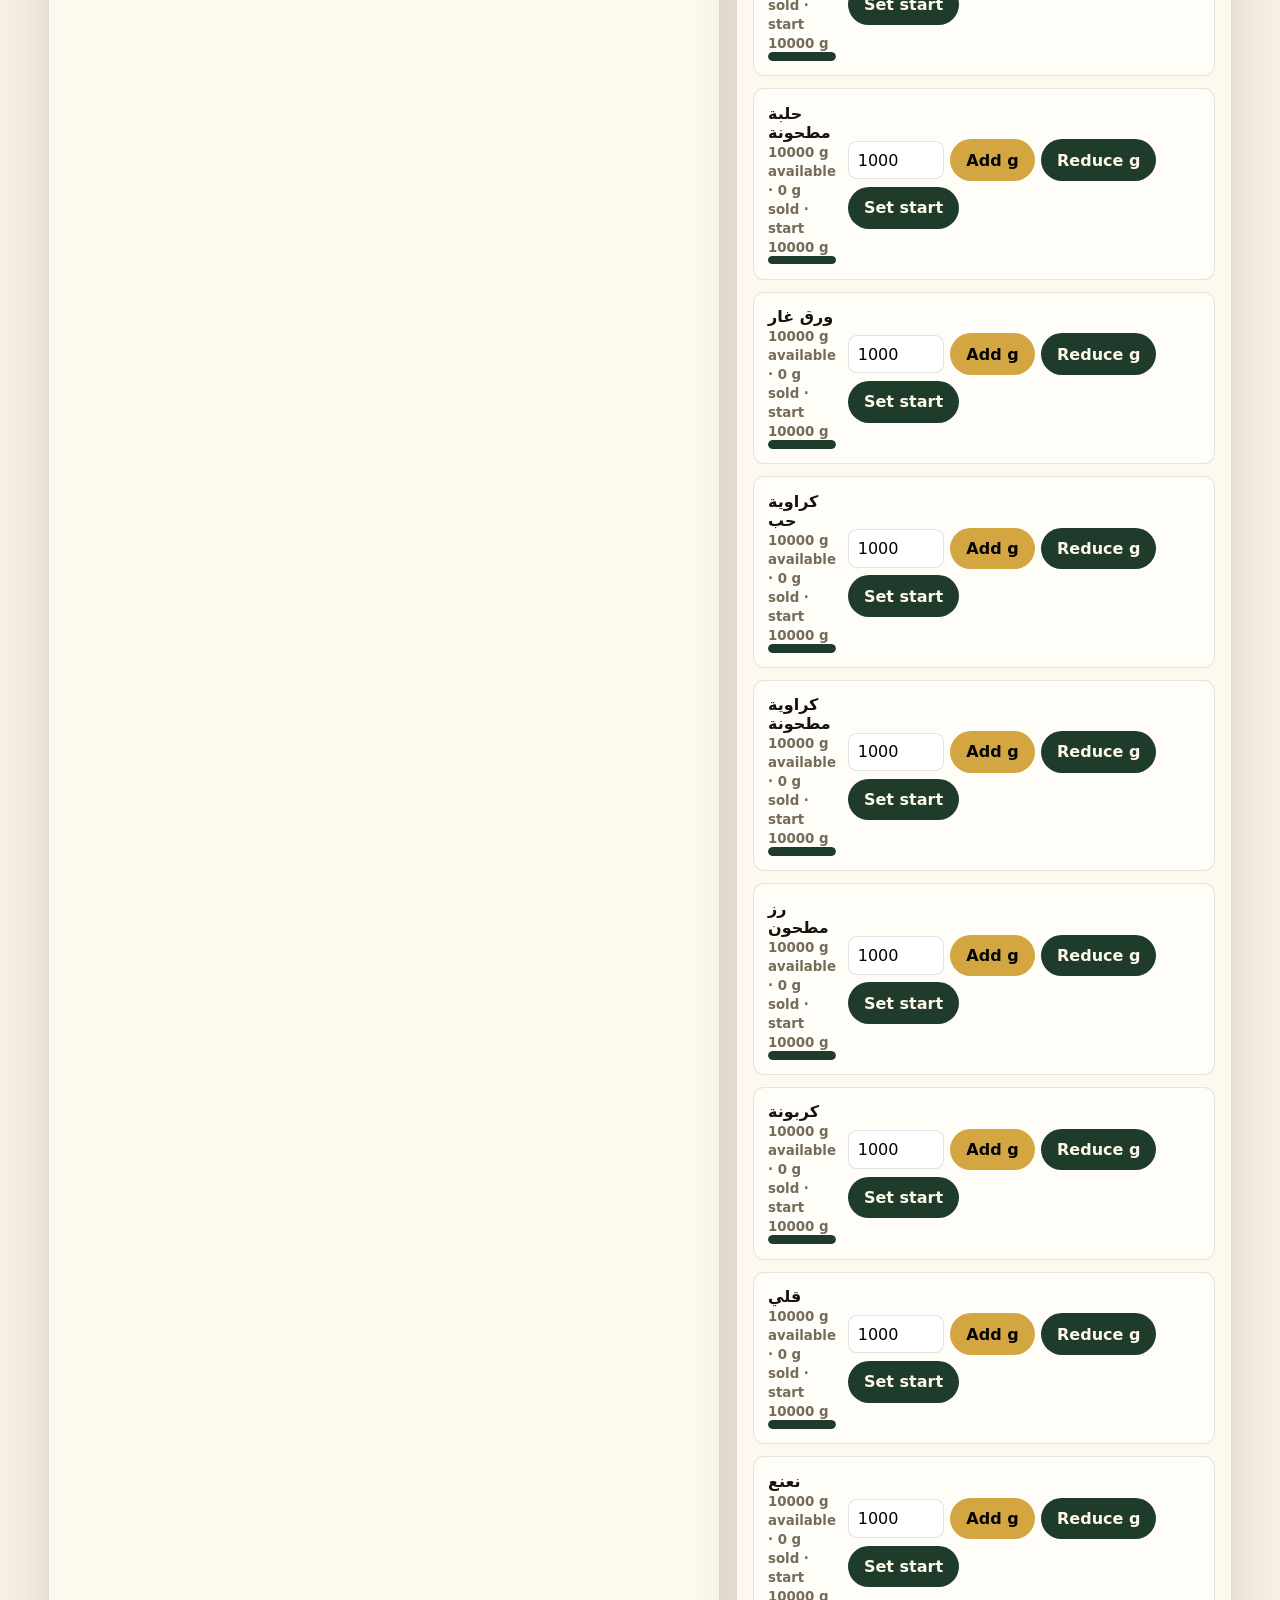
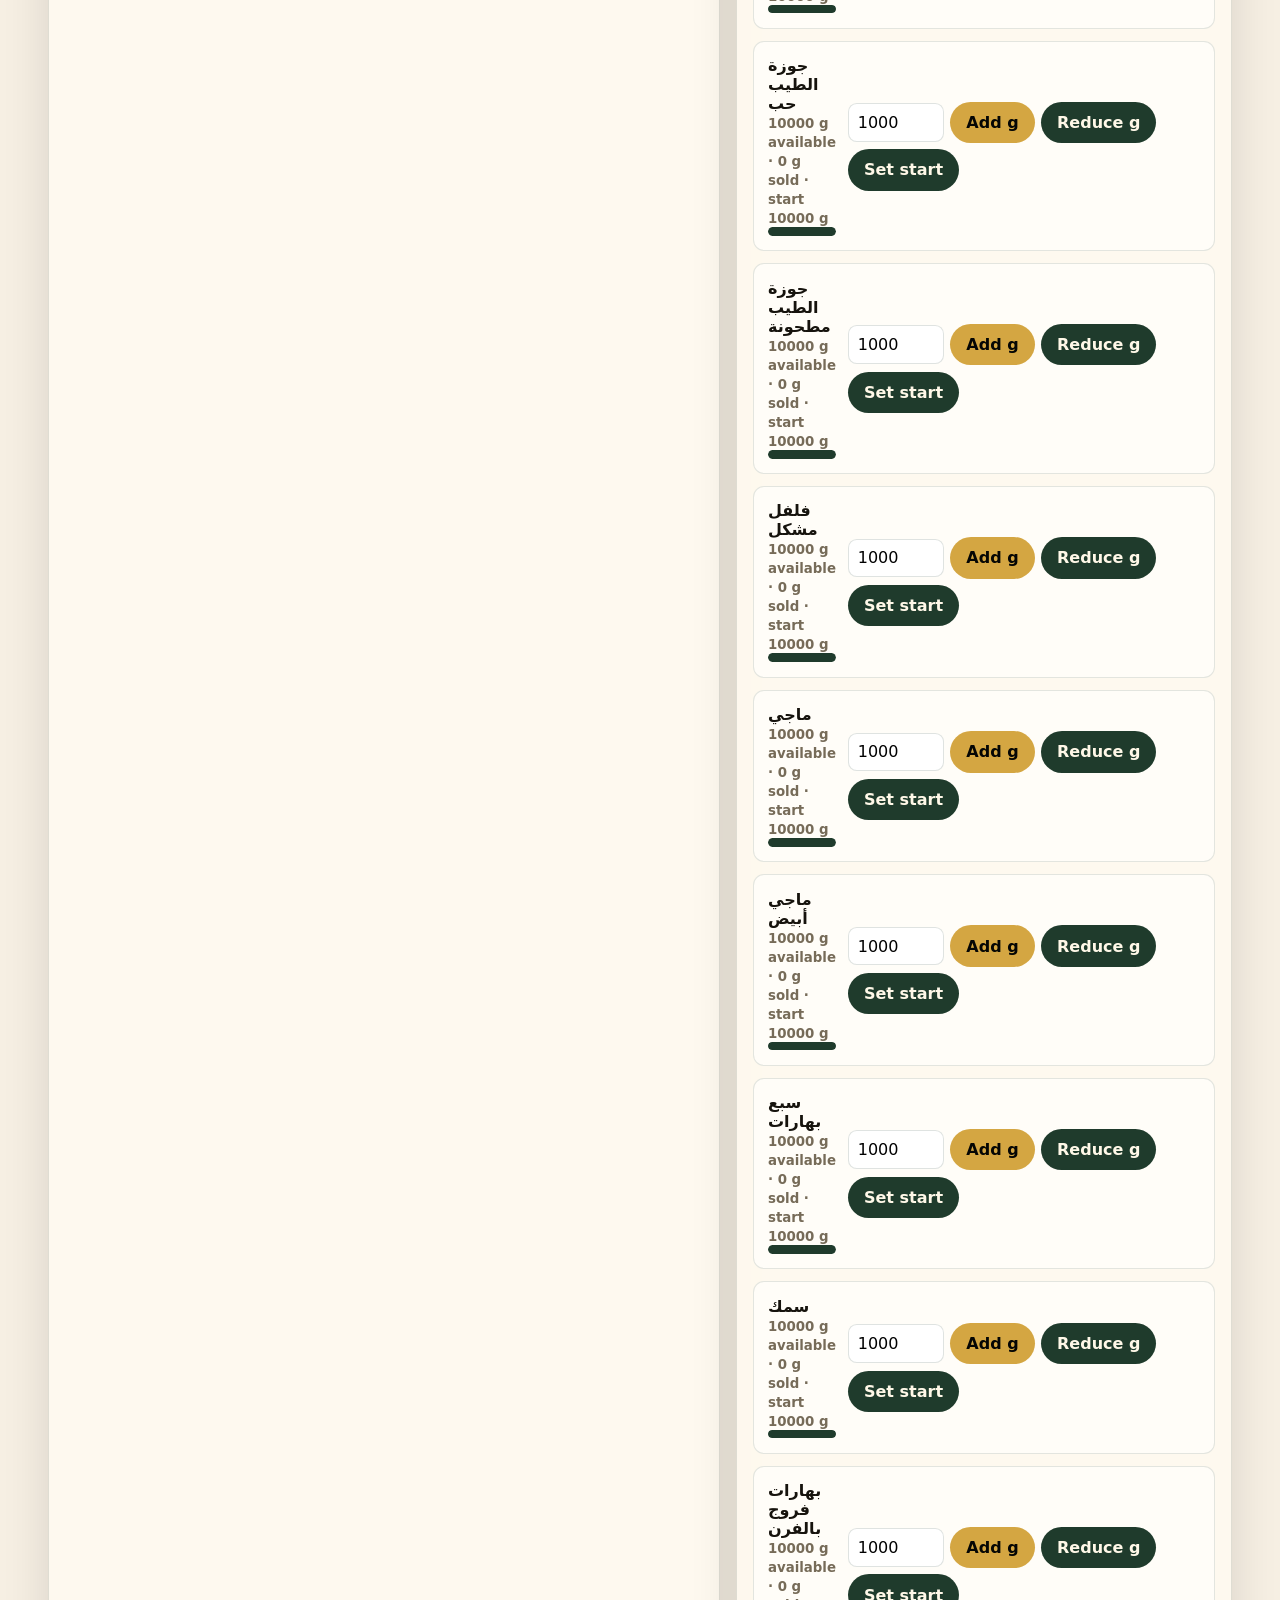
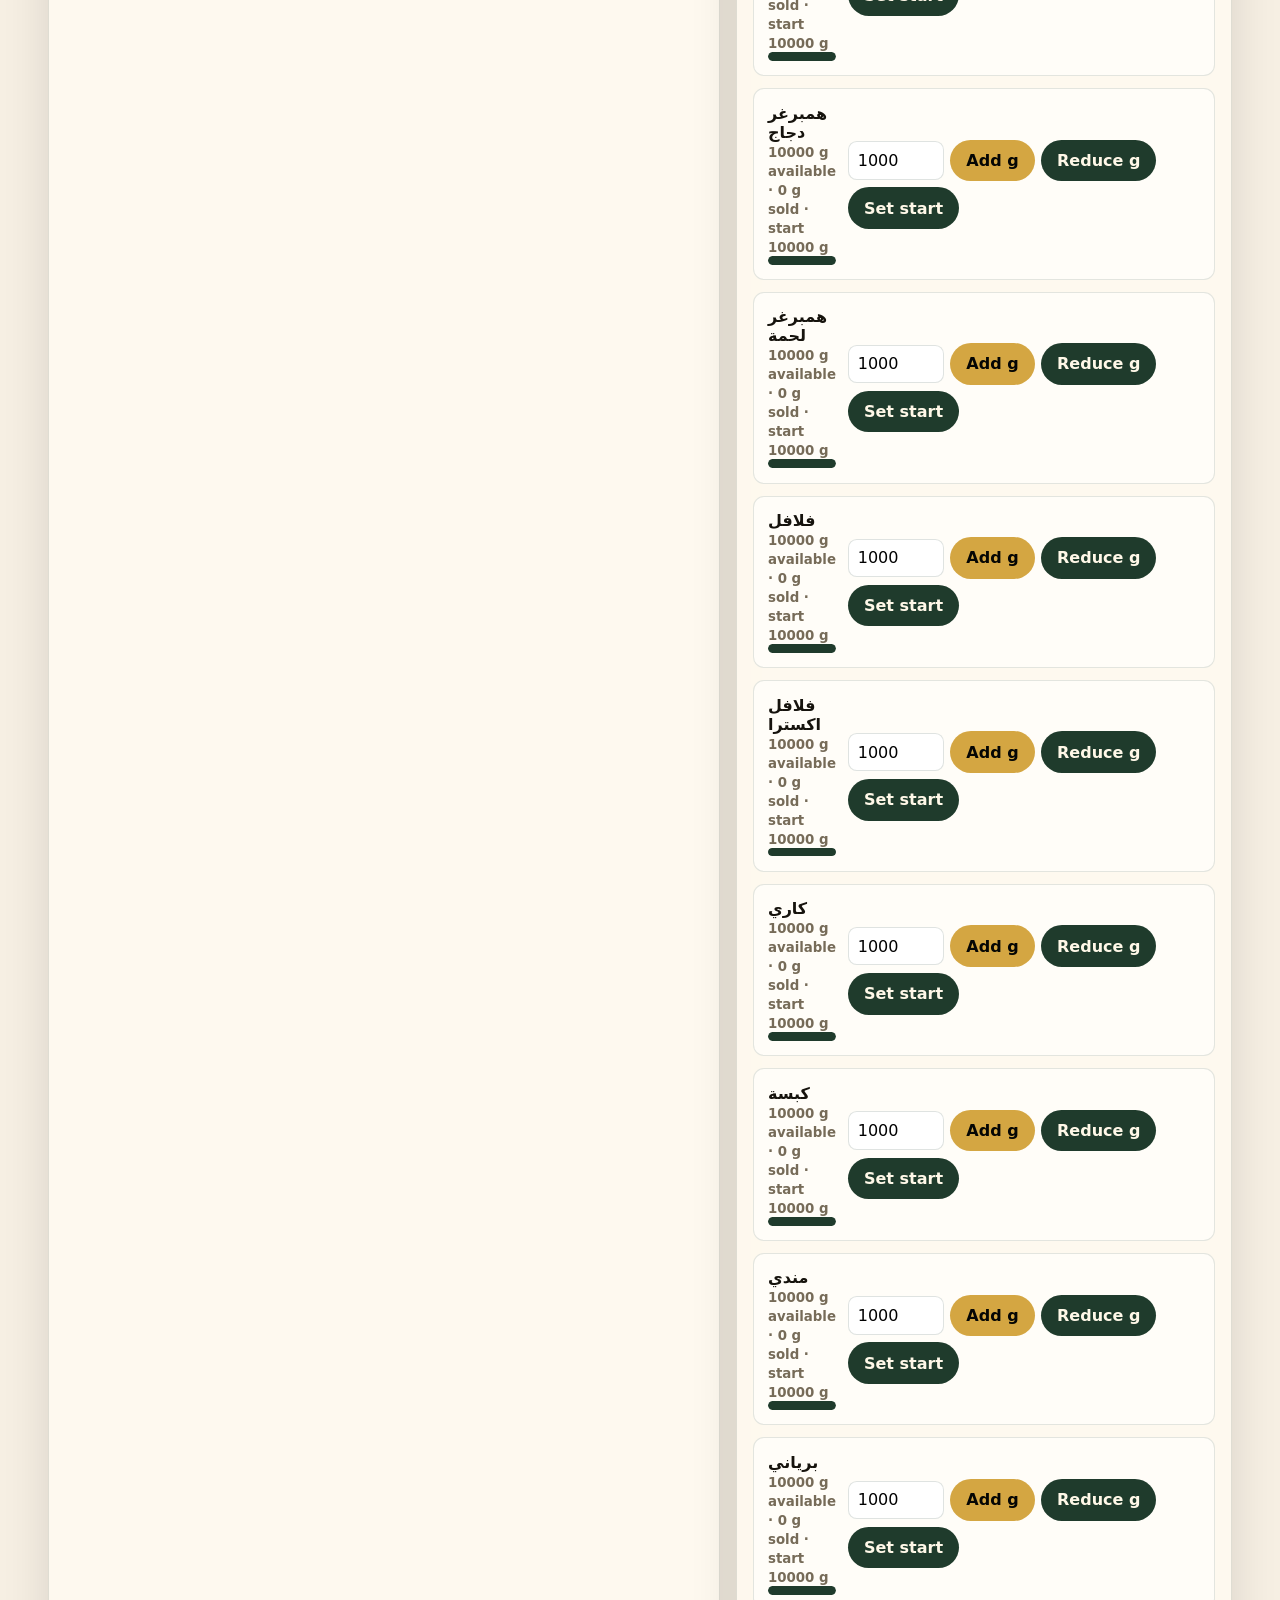
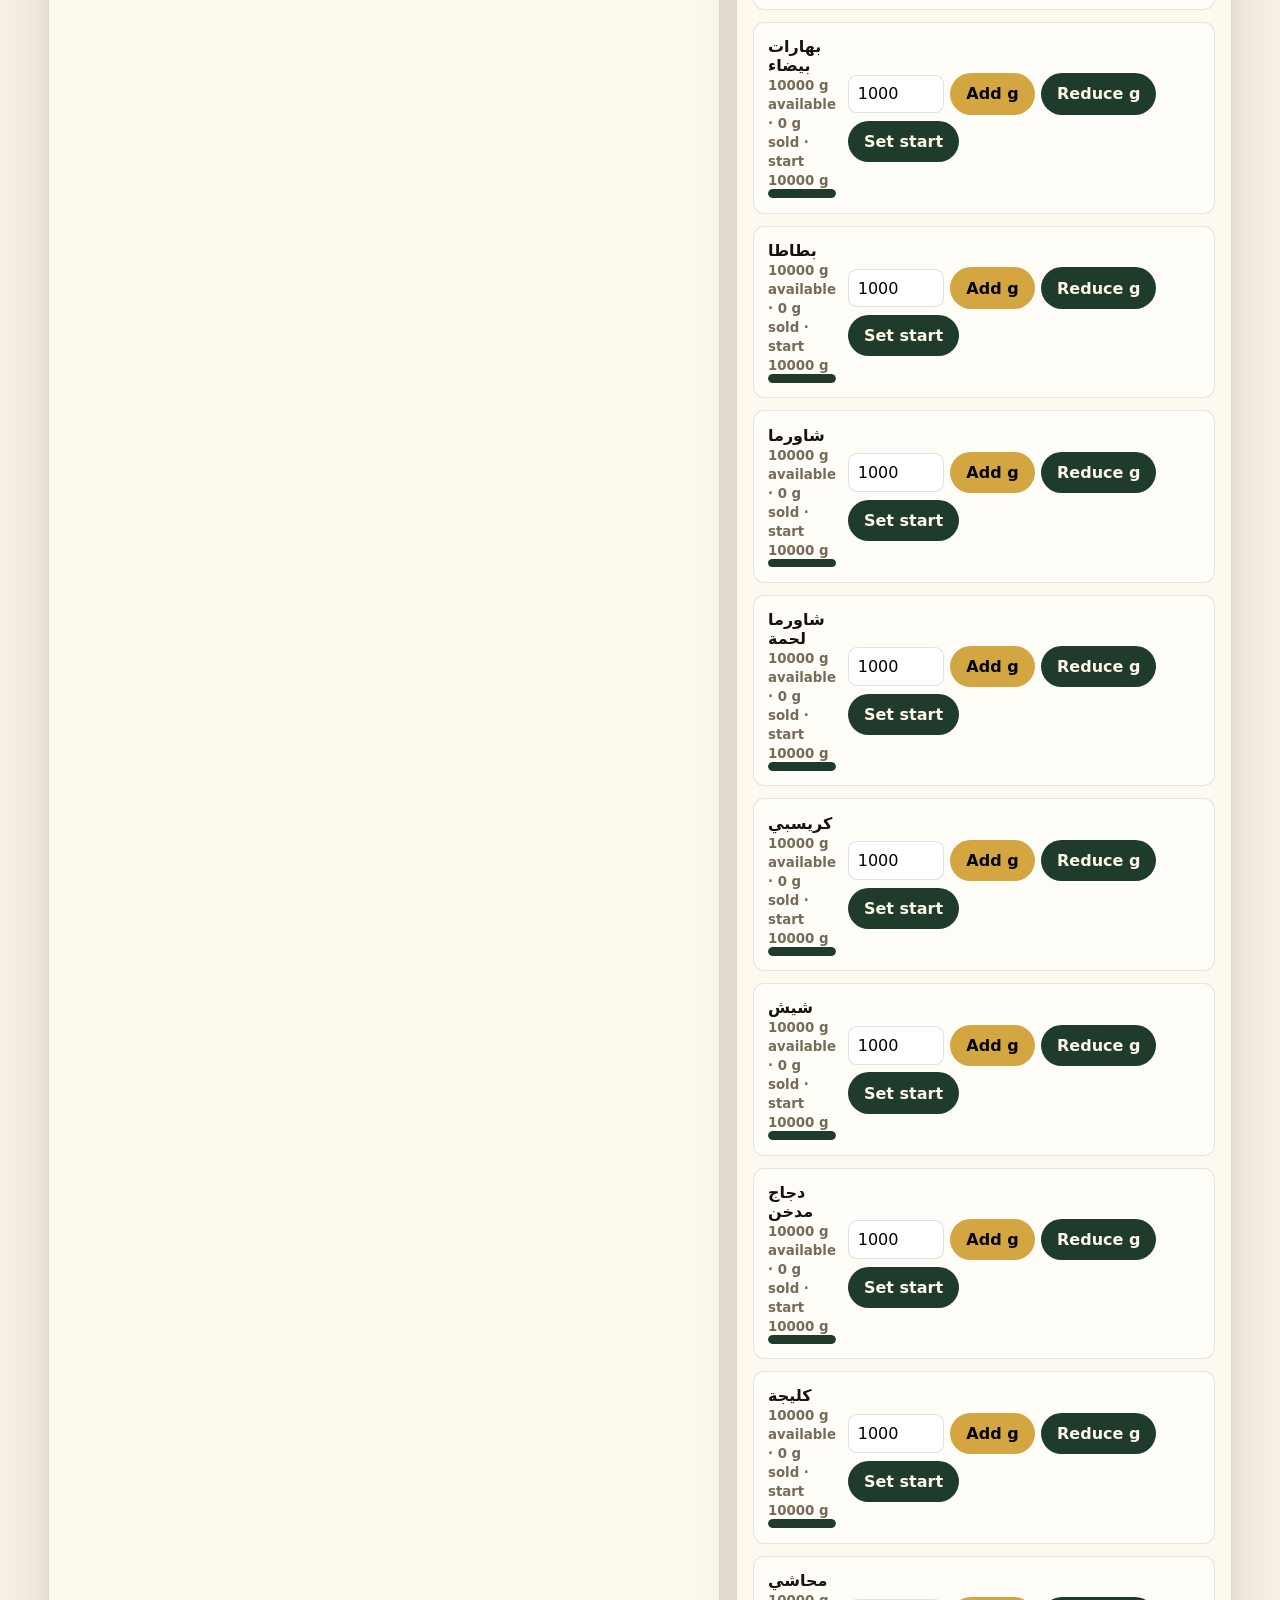
==== commit 4049fa47: "Upgrade admin catalog controls" ====
--- a/admin.html
+++ b/admin.html
@@ -84,14 +84,16 @@
               </select>
             </label>
             <label>Photo<input name="photo" type="file" accept="image/*" /></label>
-            <div class="price-grid">
-              <label>100 g €<input required name="price100" type="number" min="0" step="0.01" /></label>
-              <label>200 g €<input required name="price200" type="number" min="0" step="0.01" /></label>
-              <label>500 g €<input required name="price500" type="number" min="0" step="0.01" /></label>
-              <label>1 kg €<input required name="price1000" type="number" min="0" step="0.01" /></label>
+            <div class="variant-editor">
+              <div class="variant-editor-head">
+                <strong>Selling units</strong>
+                <button id="addVariantRow" type="button">Add unit</button>
+              </div>
+              <div id="variantRows" class="variant-rows"></div>
             </div>
-            <label>Available stock quantity in grams<input required name="stock" type="number" min="0" step="100" value="10000" /></label>
-            <button type="submit">Add product to website</button>
+            <label class="inline-check"><input name="published" type="checkbox" checked /> Publish to customers now</label>
+            <button type="submit">Create product</button>
+            <p class="muted">Add only the sizes you really sell, for example 100 g and 200 g, or 200 g, 500 g and 1 kg.</p>
           </form>
         </article>
 
@@ -133,6 +135,16 @@
         <article class="panel">
           <div class="panel-head">
             <div>
+              <p>Catalog</p>
+              <h2>Publish or hide products</h2>
+            </div>
+          </div>
+          <div id="catalogVisibilityList" class="catalog-list"></div>
+        </article>
+
+        <article class="panel">
+          <div class="panel-head">
+            <div>
               <p>Customers</p>
               <h2>Customer list</h2>
             </div>
--- a/admin.css
+++ b/admin.css
@@ -55,6 +55,7 @@
 .admin-header a,
 .panel-head button,
 .stock-row button,
+.catalog-row button,
 .product-form button,
 .status-row button {
   border: 0;
@@ -221,6 +222,7 @@
 
 .stock-actions {
   display: flex;
+  flex-wrap: wrap;
   gap: 0.4rem;
   align-items: center;
 }
@@ -251,6 +253,86 @@
   resize: vertical;
 }
 
+.inline-check {
+  display: flex !important;
+  grid-template-columns: auto 1fr;
+  align-items: center;
+  gap: 0.65rem;
+}
+
+.inline-check input {
+  width: auto;
+}
+
+.variant-editor {
+  display: grid;
+  gap: 0.65rem;
+  border: 1px solid rgba(31, 59, 44, 0.12);
+  border-radius: 0.7rem;
+  background: #fffdf8;
+  padding: 0.75rem;
+}
+
+.variant-editor-head,
+.variant-row,
+.catalog-row {
+  display: grid;
+  gap: 0.65rem;
+  align-items: end;
+}
+
+.variant-editor-head {
+  grid-template-columns: 1fr auto;
+}
+
+.variant-rows {
+  display: grid;
+  gap: 0.65rem;
+}
+
+.variant-row {
+  grid-template-columns: 1.2fr 0.8fr 0.8fr 0.7fr auto;
+}
+
+.variant-row button[data-remove-variant] {
+  background: rgba(143, 38, 52, 0.12);
+  color: var(--burgundy);
+}
+
+.catalog-list {
+  display: grid;
+  gap: 0.65rem;
+  max-height: 32rem;
+  overflow: auto;
+  padding-right: 0.25rem;
+}
+
+.catalog-row {
+  grid-template-columns: 1fr auto;
+  border: 1px solid rgba(31, 59, 44, 0.12);
+  border-radius: 0.7rem;
+  background: #fffdf8;
+  padding: 0.85rem;
+}
+
+.catalog-row small {
+  display: block;
+  margin-top: 0.2rem;
+  color: var(--muted);
+  font-weight: 800;
+}
+
+.catalog-row.is-hidden {
+  background: rgba(143, 38, 52, 0.06);
+}
+
+.catalog-row.is-hidden button,
+.stock-row button[data-remove],
+.stock-row button[data-set] {
+  background: var(--green);
+  color: #fff8e8;
+}
+
 .panel-divider {
   width: 100%;
   height: 1px;
@@ -294,6 +376,7 @@
   .stock-row,
   .order-meta,
   .customer-row,
+  .variant-row,
   .price-grid {
     grid-template-columns: 1fr;
   }
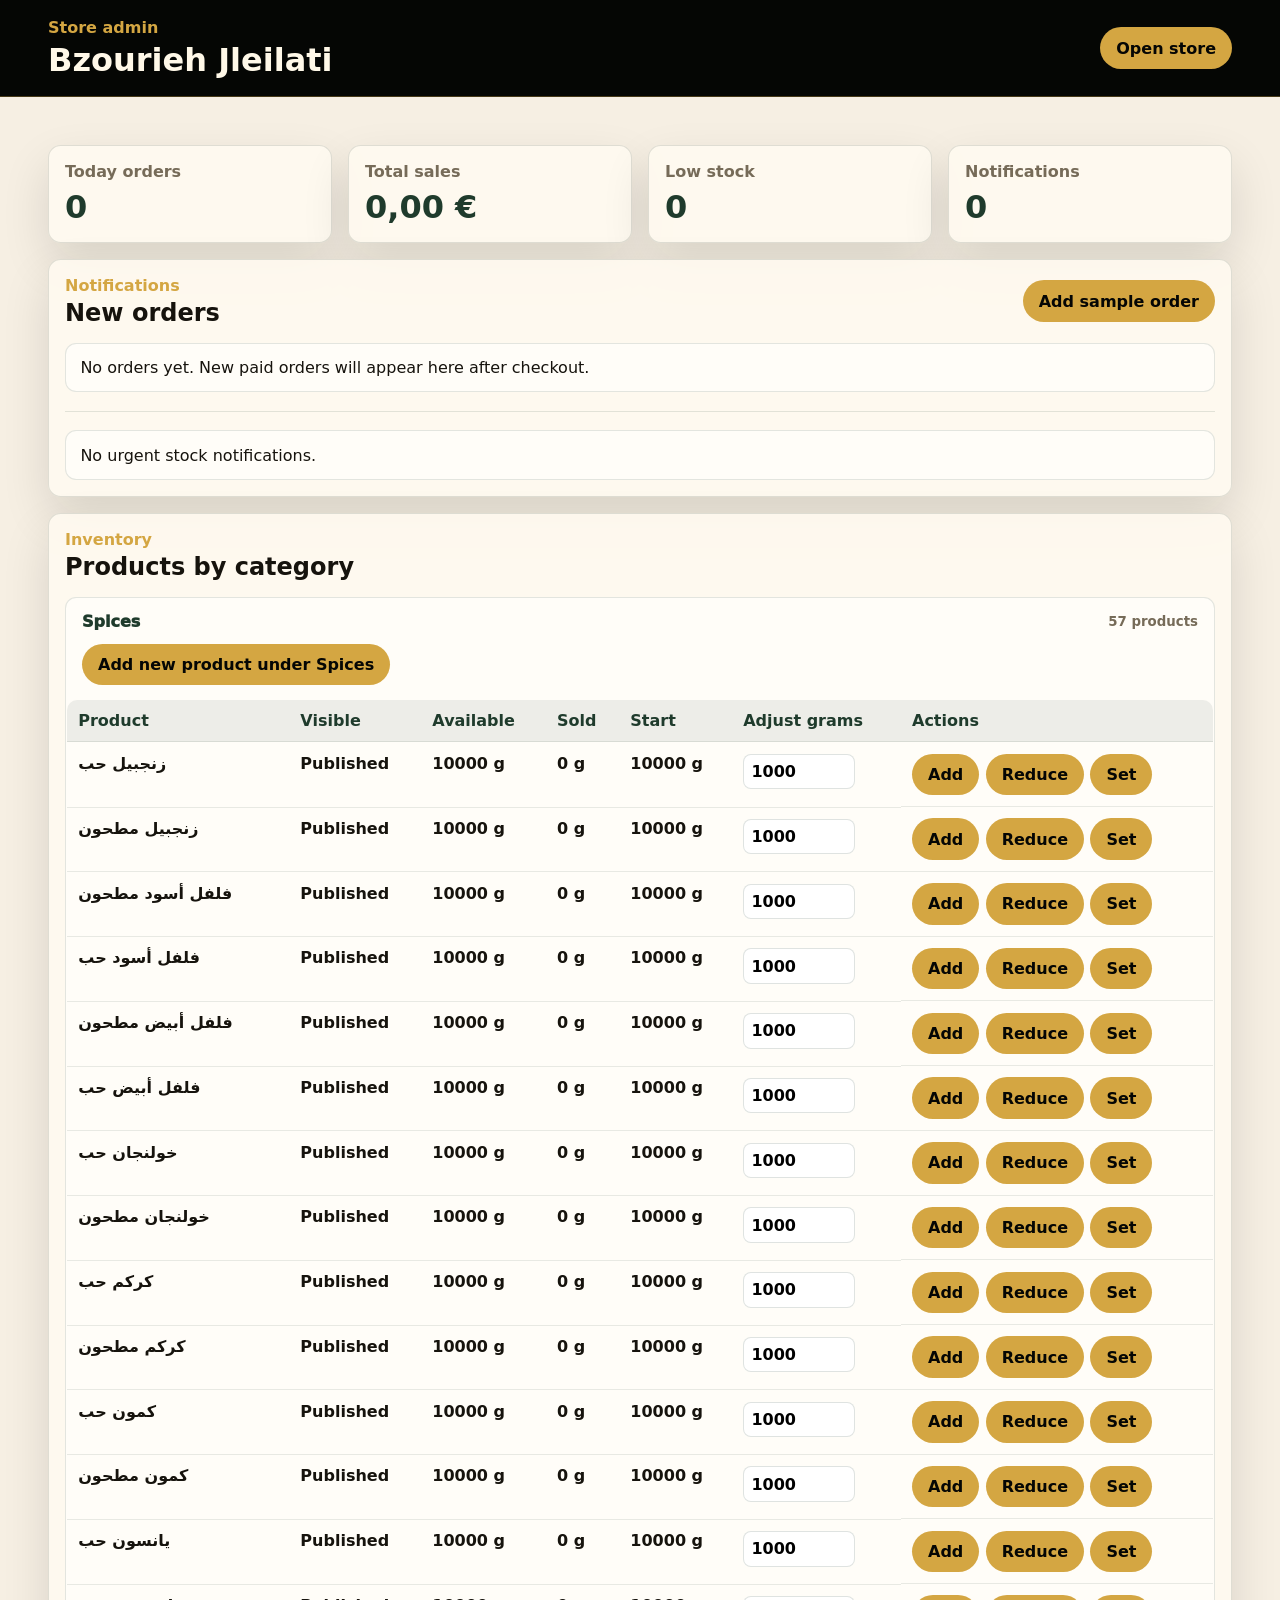
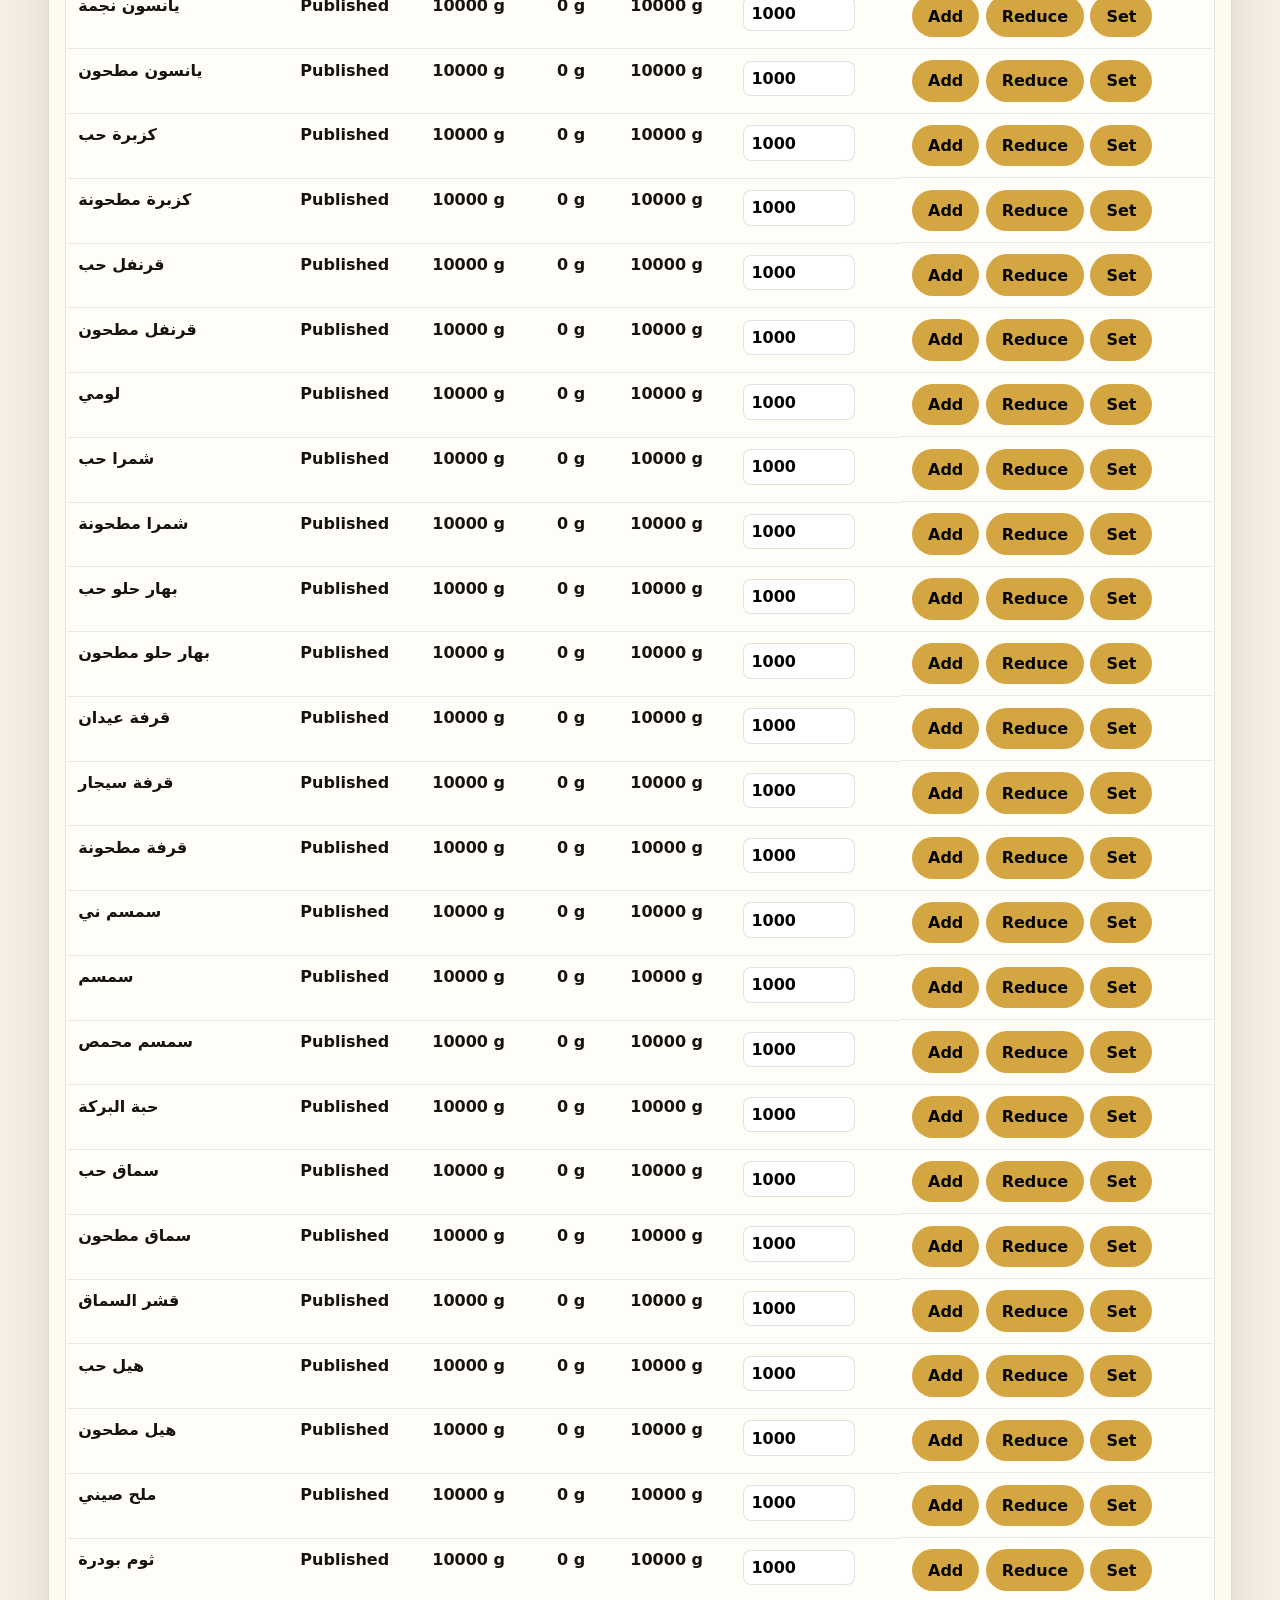
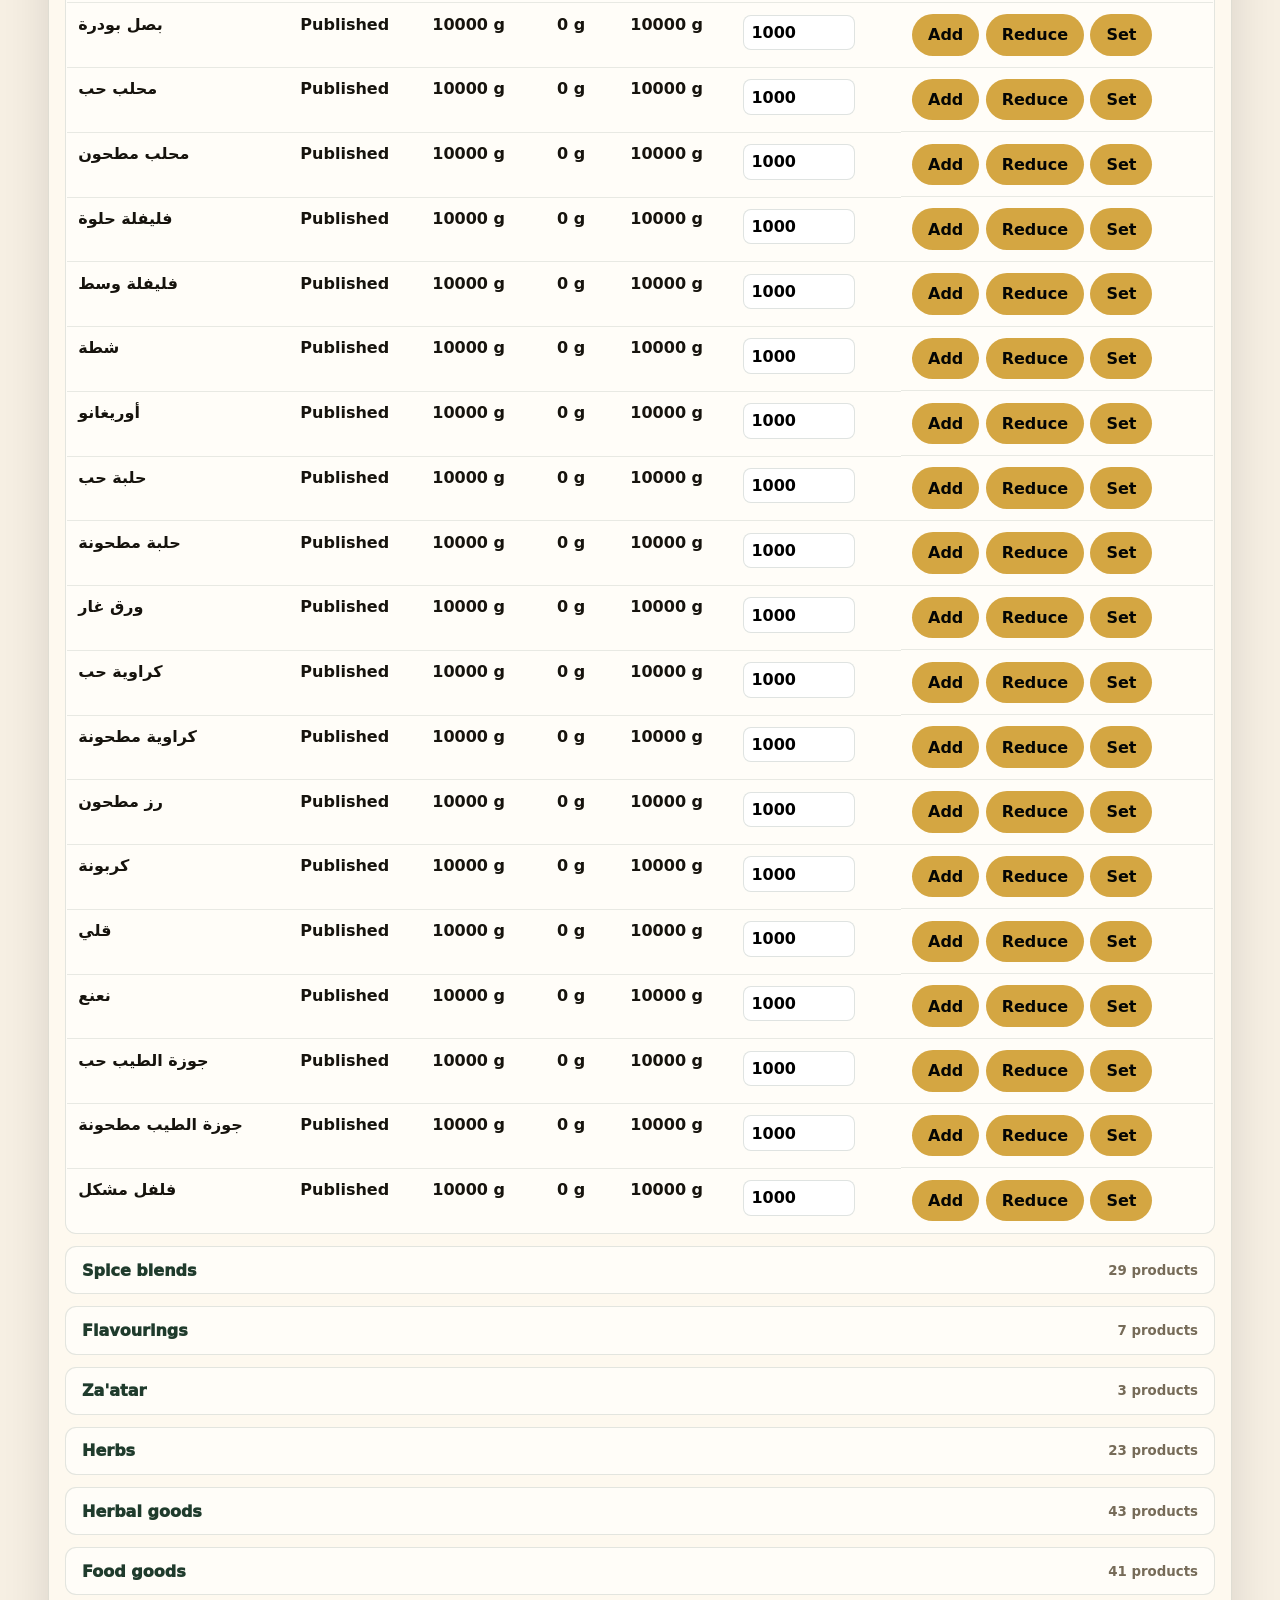
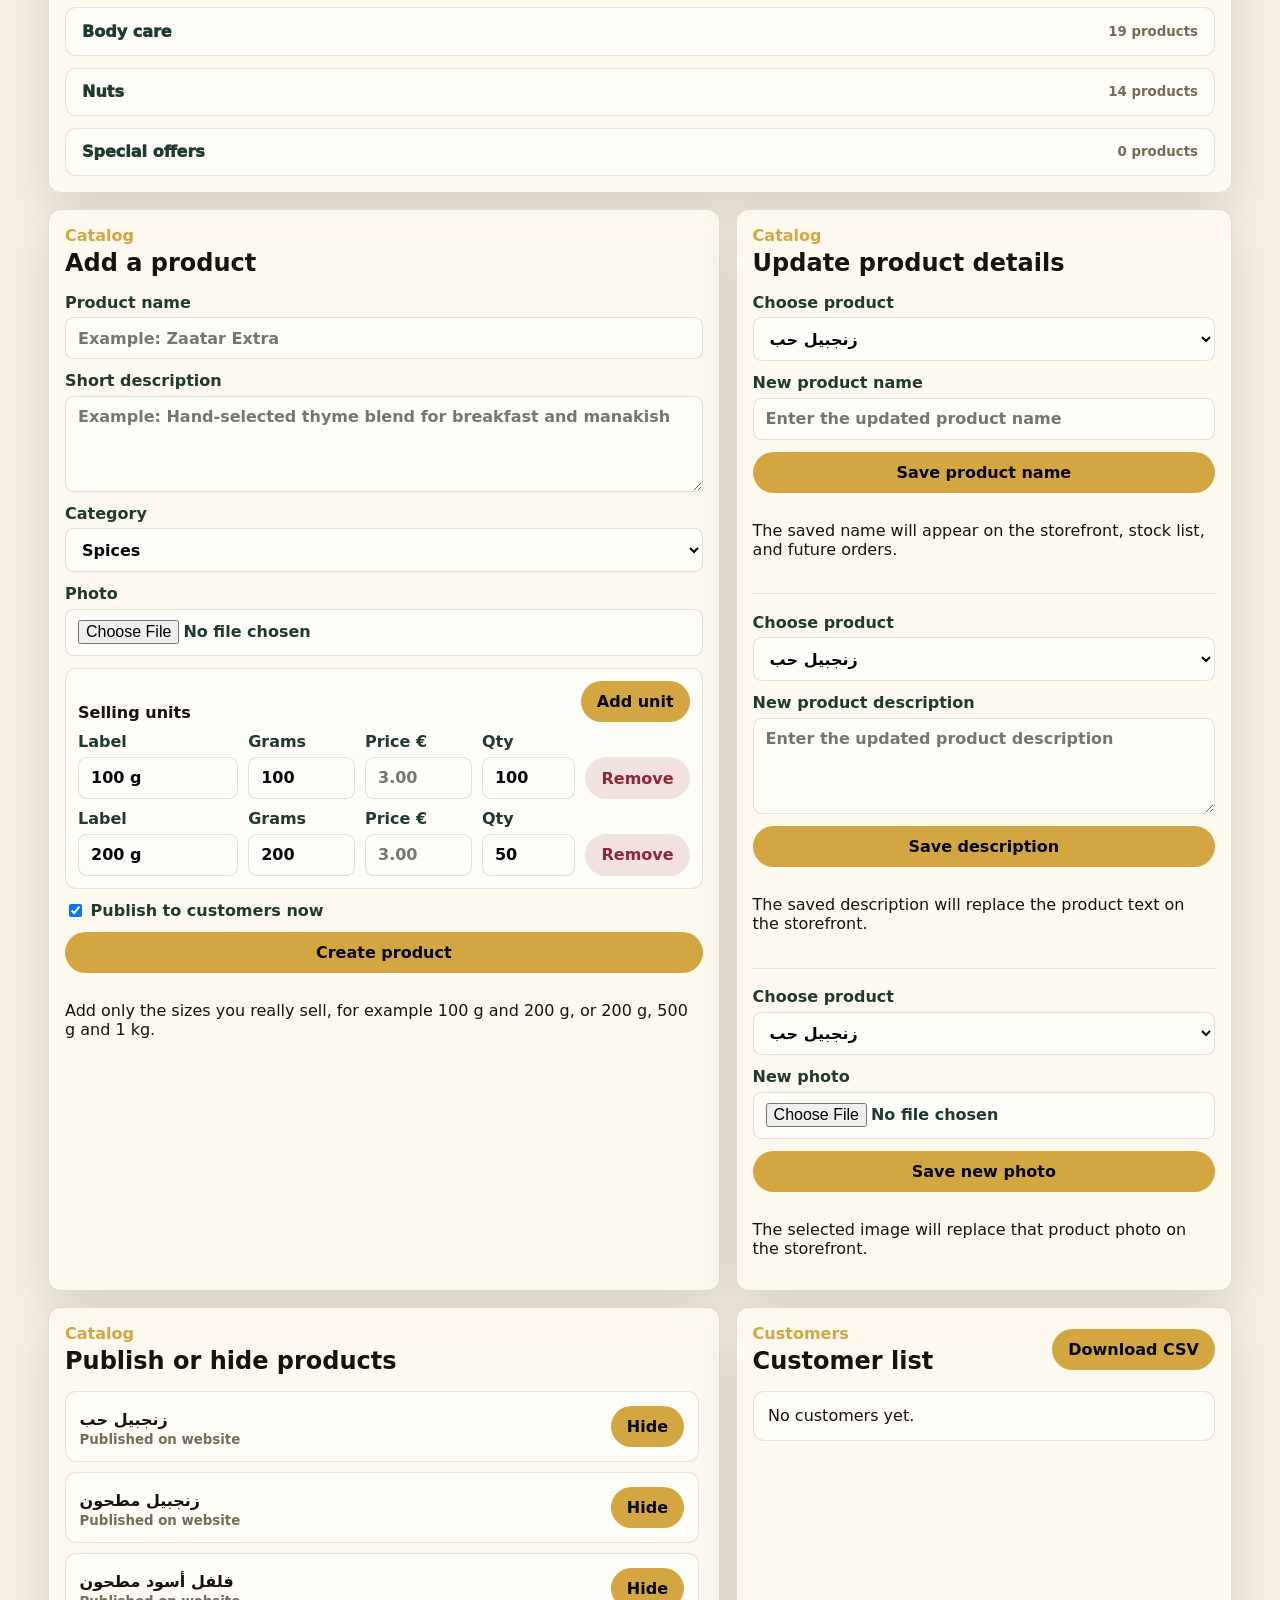
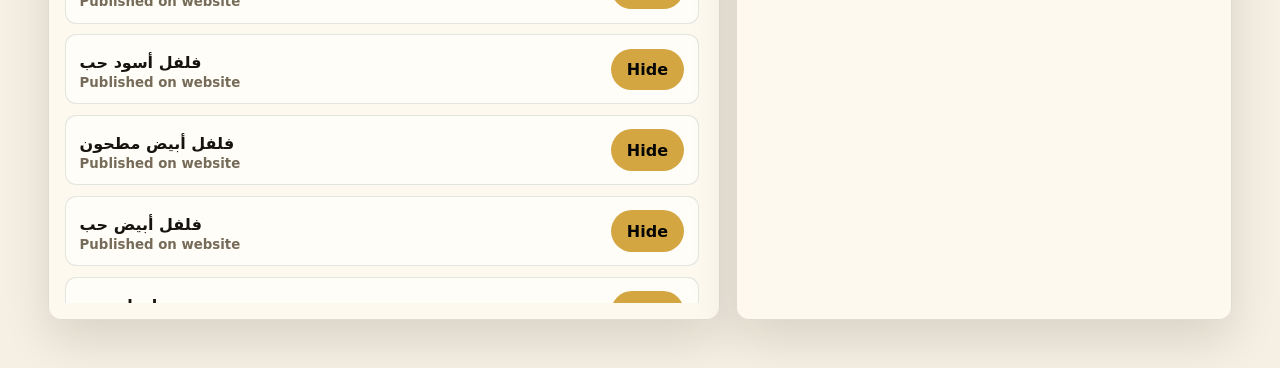
==== commit 5783822a: "Simplify admin operations layout" ====
--- a/admin.html
+++ b/admin.html
@@ -29,37 +29,37 @@
           <span>Low stock</span>
           <strong id="lowStockCount">0</strong>
         </article>
-        <article>
+        <article id="notificationShortcut" class="clickable-stat" tabindex="0" role="button">
           <span>Notifications</span>
           <strong id="noticeCount">0</strong>
         </article>
       </section>
 
-      <section class="admin-grid">
-        <article class="panel orders-panel">
-          <div class="panel-head">
-            <div>
-              <p>New orders</p>
-              <h2>Orders and customers</h2>
-            </div>
-            <button id="seedOrder" type="button">Add sample order</button>
+      <section class="panel" id="notificationsPanel">
+        <div class="panel-head">
+          <div>
+            <p>Notifications</p>
+            <h2>New orders</h2>
           </div>
-          <div id="ordersList" class="orders-list"></div>
-        </article>
+          <button id="seedOrder" type="button">Add sample order</button>
+        </div>
+        <div id="ordersList" class="orders-list"></div>
+        <hr class="panel-divider" />
+        <div id="notifications" class="notifications"></div>
+      </section>
 
-        <article class="panel">
-          <div class="panel-head">
-            <div>
-              <p>Inventory</p>
-              <h2>Stock by grams</h2>
-            </div>
+      <section class="panel">
+        <div class="panel-head">
+          <div>
+            <p>Inventory</p>
+            <h2>Products by category</h2>
           </div>
-          <div id="stockList" class="stock-list"></div>
-        </article>
+        </div>
+        <div id="stockList" class="stock-list"></div>
       </section>
 
       <section class="admin-grid">
-        <article class="panel">
+        <article class="panel" id="addProductPanel">
           <div class="panel-head">
             <div>
               <p>Catalog</p>
@@ -153,16 +153,6 @@
           <div id="customersList" class="customers-list"></div>
         </article>
       </section>
-
-      <section class="panel">
-        <div class="panel-head">
-          <div>
-            <p>Important</p>
-            <h2>Owner notifications</h2>
-          </div>
-        </div>
-        <div id="notifications" class="notifications"></div>
-      </section>
     </main>
 
     <script src="admin.js"></script>
--- a/admin.css
+++ b/admin.css
@@ -55,6 +55,8 @@
 .admin-header a,
 .panel-head button,
 .stock-row button,
+.admin-table button,
+.category-tools button,
 .catalog-row button,
 .product-form button,
 .status-row button {
@@ -94,6 +96,15 @@
   padding: 1rem;
 }
 
+.clickable-stat {
+  cursor: pointer;
+}
+
+.clickable-stat:focus-visible {
+  outline: 3px solid var(--gold);
+  outline-offset: 3px;
+}
+
 .stats span {
   color: var(--muted);
   font-weight: 800;
@@ -129,6 +140,86 @@
 .product-form {
   display: grid;
   gap: 0.75rem;
+}
+
+.admin-table-wrap {
+  width: 100%;
+  overflow-x: auto;
+}
+
+.admin-table {
+  width: 100%;
+  border-collapse: collapse;
+  background: #fffdf8;
+  border: 1px solid rgba(31, 59, 44, 0.12);
+  border-radius: 0.7rem;
+  overflow: hidden;
+}
+
+.admin-table th,
+.admin-table td {
+  border-bottom: 1px solid rgba(31, 59, 44, 0.1);
+  padding: 0.7rem;
+  text-align: left;
+  vertical-align: top;
+}
+
+.admin-table th {
+  background: rgba(31, 59, 44, 0.08);
+  color: var(--green);
+  font-weight: 900;
+  white-space: nowrap;
+}
+
+.admin-table td {
+  color: var(--ink);
+  font-weight: 750;
+}
+
+.admin-table tr:last-child td {
+  border-bottom: 0;
+}
+
+.admin-table input {
+  width: 7rem;
+  border: 1px solid var(--line);
+  border-radius: 0.5rem;
+  padding: 0.45rem;
+}
+
+.inventory-table .stock-actions {
+  min-width: 14rem;
+}
+
+.low-row td:first-child {
+  color: var(--burgundy);
+}
+
+.category-stock {
+  border: 1px solid rgba(31, 59, 44, 0.12);
+  border-radius: 0.7rem;
+  background: #fffdf8;
+  overflow: hidden;
+}
+
+.category-stock summary {
+  display: flex;
+  align-items: center;
+  justify-content: space-between;
+  gap: 1rem;
+  padding: 0.85rem 1rem;
+  cursor: pointer;
+  color: var(--green);
+  font-weight: 950;
+}
+
+.category-stock summary small {
+  color: var(--muted);
+  font-weight: 800;
+}
+
+.category-tools {
+  padding: 0 1rem 0.85rem;
 }
 
 .order-card,
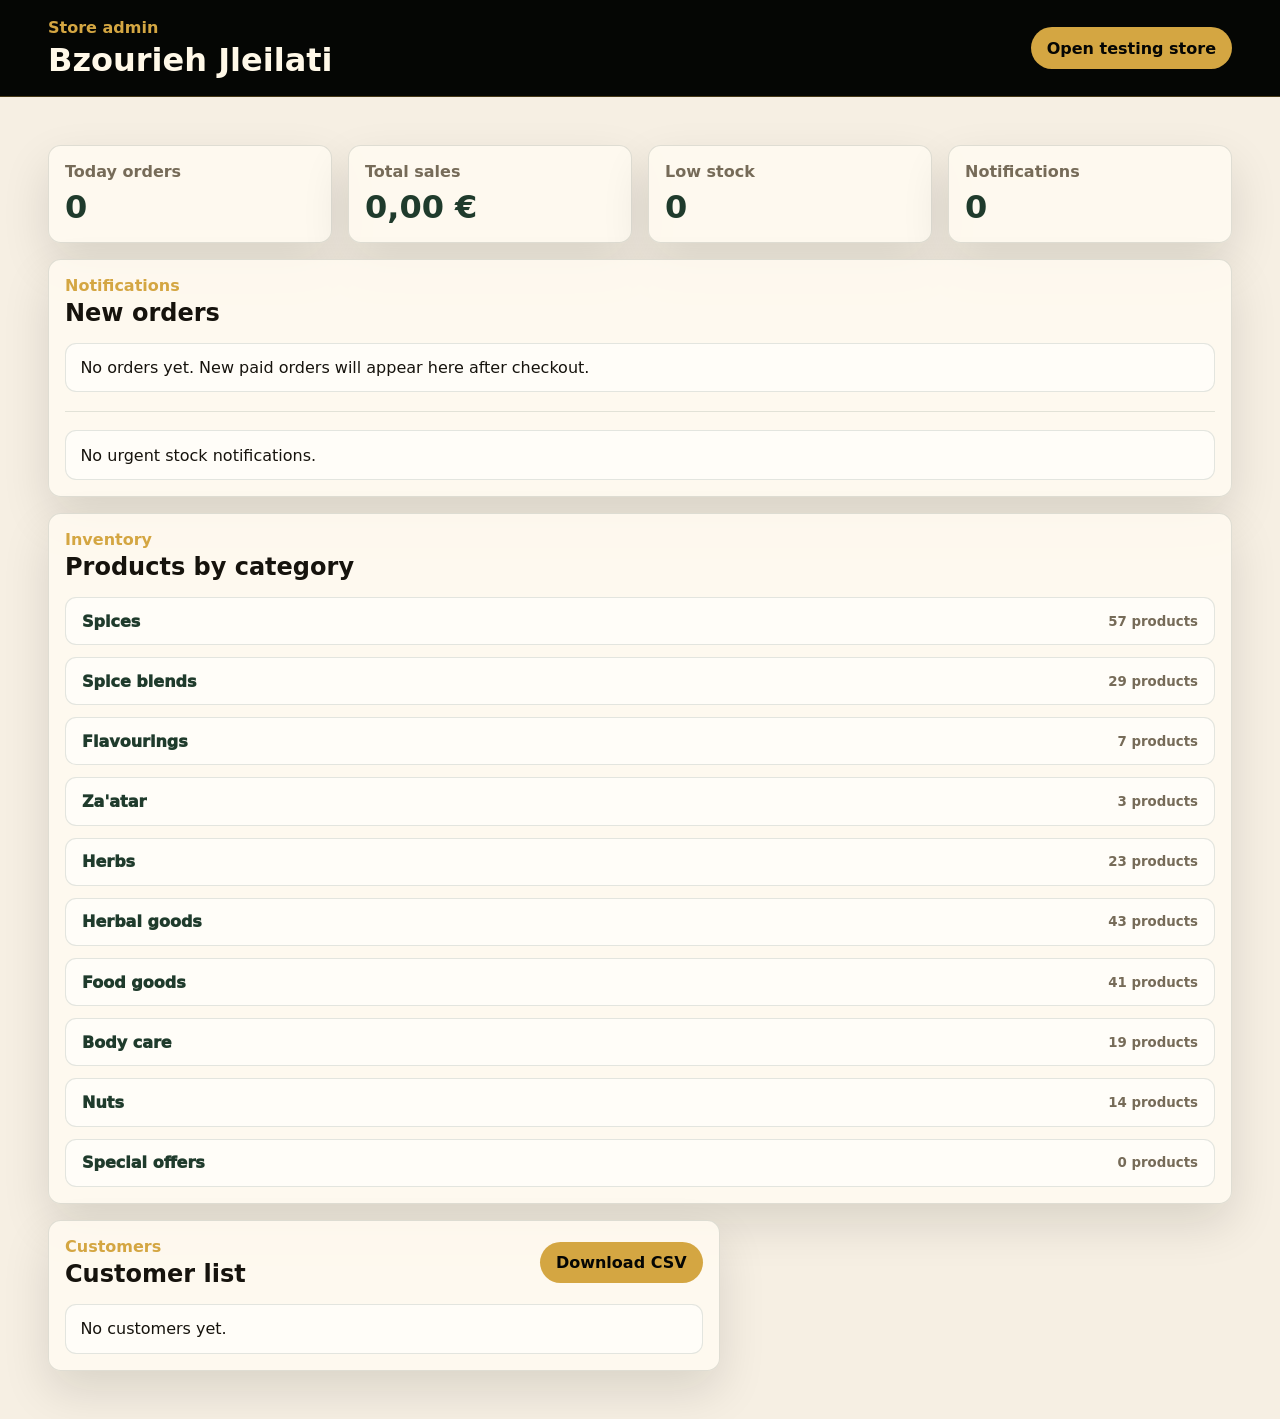
==== commit 02e839dc: "Add coming soon landing page" ====
--- a/admin.html
+++ b/admin.html
@@ -12,7 +12,7 @@
         <p>Store admin</p>
         <h1>Bzourieh Jleilati</h1>
       </div>
-      <a href="index.html">Open store</a>
+      <a href="testing.html">Open testing store</a>
     </header>
 
     <main class="admin-shell">
@@ -41,7 +41,6 @@
             <p>Notifications</p>
             <h2>New orders</h2>
           </div>
-          <button id="seedOrder" type="button">Add sample order</button>
         </div>
         <div id="ordersList" class="orders-list"></div>
         <hr class="panel-divider" />
@@ -59,7 +58,7 @@
       </section>
 
       <section class="admin-grid">
-        <article class="panel" id="addProductPanel">
+        <article class="panel hidden" id="addProductPanel">
           <div class="panel-head">
             <div>
               <p>Catalog</p>
@@ -93,11 +92,10 @@
             </div>
             <label class="inline-check"><input name="published" type="checkbox" checked /> Publish to customers now</label>
             <button type="submit">Create product</button>
-            <p class="muted">Add only the sizes you really sell, for example 100 g and 200 g, or 200 g, 500 g and 1 kg.</p>
           </form>
         </article>
 
-        <article class="panel">
+        <article class="panel hidden" id="editProductPanel">
           <div class="panel-head">
             <div>
               <p>Catalog</p>
@@ -110,7 +108,7 @@
             </label>
             <label>New product name<input required name="name" placeholder="Enter the updated product name" /></label>
             <button type="submit">Save product name</button>
-            <p class="muted" id="nameUpdateNotice">The saved name will appear on the storefront, stock list, and future orders.</p>
+            <p class="save-notice" id="nameUpdateNotice"></p>
           </form>
           <hr class="panel-divider" />
           <form id="descriptionForm" class="product-form">
@@ -119,7 +117,7 @@
             </label>
             <label>New product description<textarea required name="description" placeholder="Enter the updated product description"></textarea></label>
             <button type="submit">Save description</button>
-            <p class="muted" id="descriptionUpdateNotice">The saved description will replace the product text on the storefront.</p>
+            <p class="save-notice" id="descriptionUpdateNotice"></p>
           </form>
           <hr class="panel-divider" />
           <form id="imageForm" class="product-form">
@@ -128,18 +126,8 @@
             </label>
             <label>New photo<input required name="photo" type="file" accept="image/*" /></label>
             <button type="submit">Save new photo</button>
-            <p class="muted" id="imageUpdateNotice">The selected image will replace that product photo on the storefront.</p>
+            <p class="save-notice" id="imageUpdateNotice"></p>
           </form>
-        </article>
-
-        <article class="panel">
-          <div class="panel-head">
-            <div>
-              <p>Catalog</p>
-              <h2>Publish or hide products</h2>
-            </div>
-          </div>
-          <div id="catalogVisibilityList" class="catalog-list"></div>
         </article>
 
         <article class="panel">
--- a/admin.css
+++ b/admin.css
@@ -19,6 +19,10 @@
   background: #f6efe3;
   color: var(--ink);
   font-family: Inter, ui-sans-serif, system-ui, -apple-system, BlinkMacSystemFont, "Segoe UI", sans-serif;
+}
+
+.hidden {
+  display: none !important;
 }
 
 a,
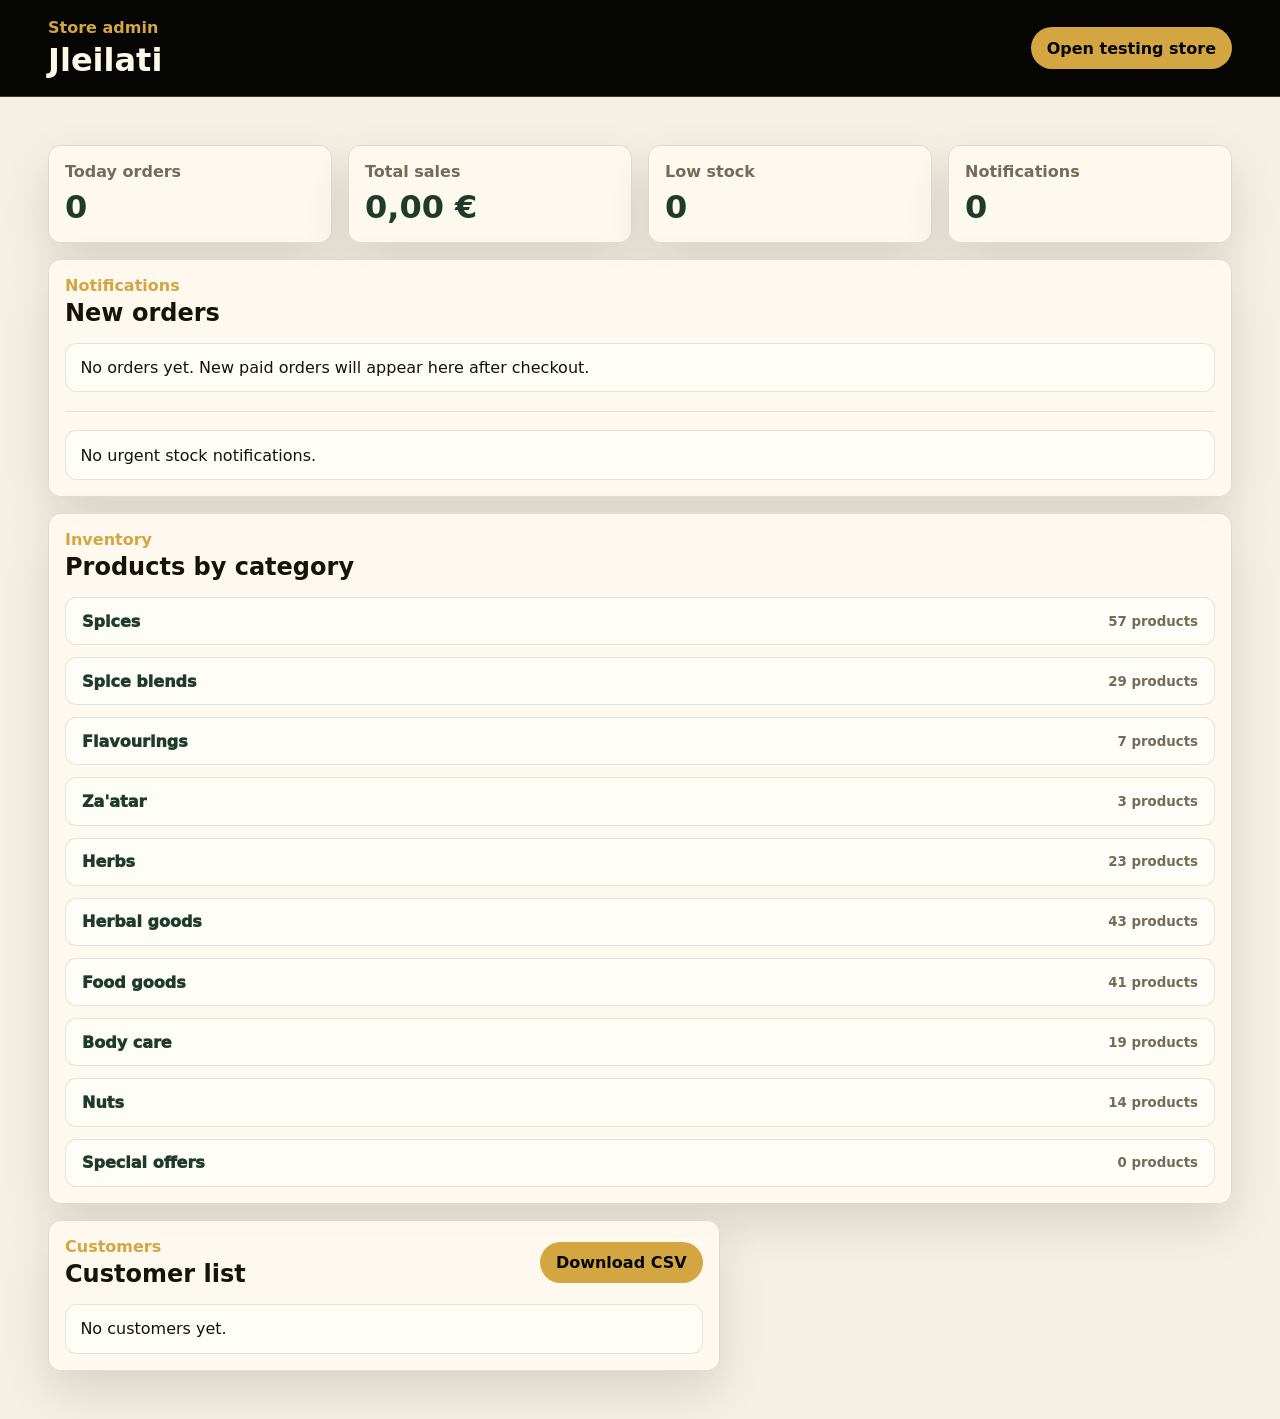
==== commit 73b50c7d: "Activate Stripe checkout and update brand names" ====
--- a/admin.html
+++ b/admin.html
@@ -3,14 +3,14 @@
   <head>
     <meta charset="utf-8" />
     <meta name="viewport" content="width=device-width, initial-scale=1" />
-    <title>Bzourieh Jleilati Admin</title>
+    <title>Jleilati Admin</title>
     <link rel="stylesheet" href="admin.css" />
   </head>
   <body>
     <header class="admin-header">
       <div>
         <p>Store admin</p>
-        <h1>Bzourieh Jleilati</h1>
+        <h1>Jleilati</h1>
       </div>
       <a href="testing.html">Open testing store</a>
     </header>
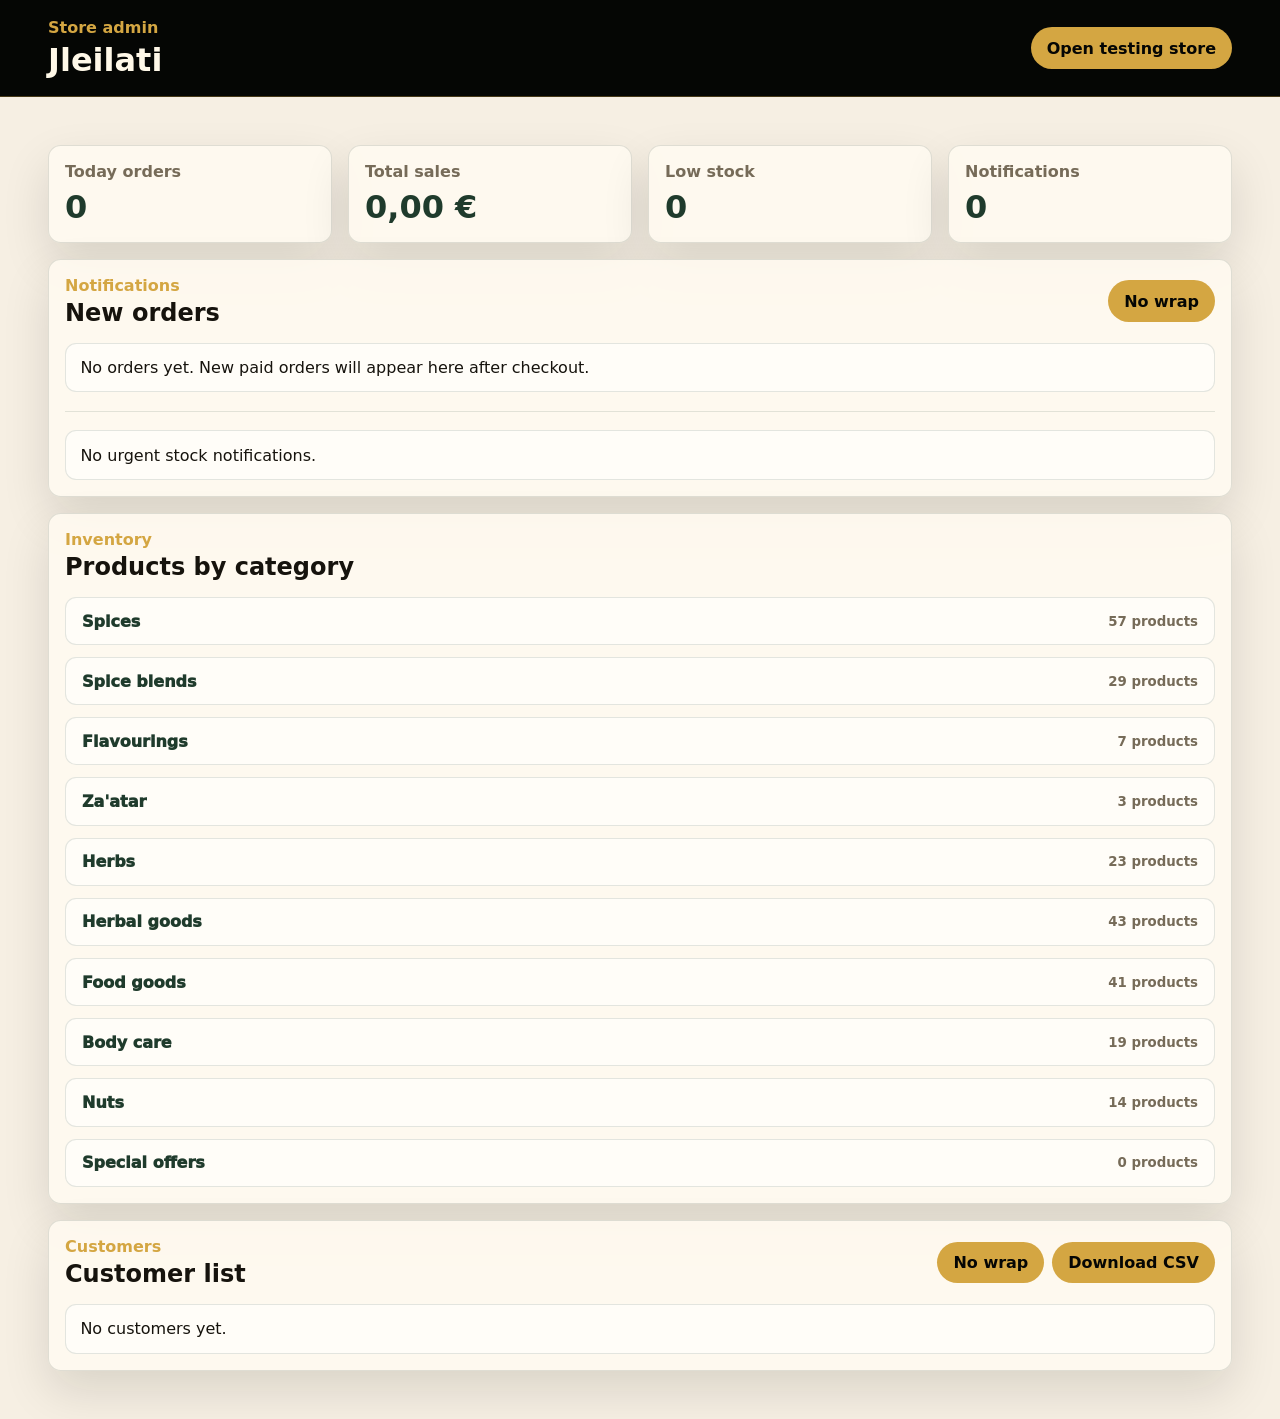
==== commit a2e0d15b: "Improve admin table wrapping and stock actions" ====
--- a/admin.html
+++ b/admin.html
@@ -40,6 +40,9 @@
           <div>
             <p>Notifications</p>
             <h2>New orders</h2>
+          </div>
+          <div class="panel-actions">
+            <button id="toggleOrdersWrap" type="button">No wrap</button>
           </div>
         </div>
         <div id="ordersList" class="orders-list"></div>
@@ -130,13 +133,16 @@
           </form>
         </article>
 
-        <article class="panel">
+        <article class="panel full-width-panel">
           <div class="panel-head">
             <div>
               <p>Customers</p>
               <h2>Customer list</h2>
             </div>
-            <button id="downloadCustomers" type="button">Download CSV</button>
+            <div class="panel-actions">
+              <button id="toggleCustomersWrap" type="button">No wrap</button>
+              <button id="downloadCustomers" type="button">Download CSV</button>
+            </div>
           </div>
           <div id="customersList" class="customers-list"></div>
         </article>
--- a/admin.css
+++ b/admin.css
@@ -74,6 +74,11 @@
   cursor: pointer;
 }
 
+.admin-table button:disabled {
+  cursor: default;
+  opacity: 0.55;
+}
+
 .admin-shell {
   display: grid;
   gap: 1rem;
@@ -125,6 +130,10 @@
   gap: 1rem;
 }
 
+.full-width-panel {
+  grid-column: 1 / -1;
+}
+
 .panel {
   padding: 1rem;
 }
@@ -135,6 +144,13 @@
   justify-content: space-between;
   gap: 1rem;
   margin-bottom: 1rem;
+}
+
+.panel-actions {
+  display: flex;
+  flex-wrap: wrap;
+  justify-content: flex-end;
+  gap: 0.5rem;
 }
 
 .orders-list,
@@ -148,16 +164,18 @@
 
 .admin-table-wrap {
   width: 100%;
+  max-height: 34rem;
   overflow-x: auto;
+  overflow-y: auto;
+  border: 1px solid rgba(31, 59, 44, 0.12);
+  border-radius: 0.7rem;
+  background: #fffdf8;
 }
 
 .admin-table {
   width: 100%;
   border-collapse: collapse;
   background: #fffdf8;
-  border: 1px solid rgba(31, 59, 44, 0.12);
-  border-radius: 0.7rem;
-  overflow: hidden;
 }
 
 .admin-table th,
@@ -169,6 +187,9 @@
 }
 
 .admin-table th {
+  position: sticky;
+  top: 0;
+  z-index: 1;
   background: rgba(31, 59, 44, 0.08);
   color: var(--green);
   font-weight: 900;
@@ -182,6 +203,60 @@
 
 .admin-table tr:last-child td {
   border-bottom: 0;
+}
+
+.excel-table {
+  min-width: 76rem;
+  font-size: 0.9rem;
+}
+
+.excel-table th,
+.excel-table td {
+  border-right: 1px solid rgba(31, 59, 44, 0.08);
+  padding: 0.55rem 0.65rem;
+  white-space: normal;
+  overflow-wrap: anywhere;
+}
+
+.excel-table th:last-child,
+.excel-table td:last-child {
+  border-right: 0;
+}
+
+.excel-table tbody tr:nth-child(even) {
+  background: rgba(31, 59, 44, 0.025);
+}
+
+.excel-table tbody tr:hover {
+  background: rgba(212, 166, 66, 0.1);
+}
+
+.excel-table .strong-cell {
+  color: var(--ink);
+  font-weight: 950;
+  white-space: nowrap;
+}
+
+.excel-table .wide-cell {
+  min-width: 13rem;
+  max-width: 22rem;
+}
+
+.admin-table-wrap.no-wrap .excel-table td {
+  white-space: nowrap;
+  overflow-wrap: normal;
+}
+
+.admin-table-wrap.no-wrap .excel-table .wide-cell {
+  max-width: none;
+}
+
+.orders-table {
+  min-width: 96rem;
+}
+
+.customers-table {
+  min-width: 82rem;
 }
 
 .admin-table input {
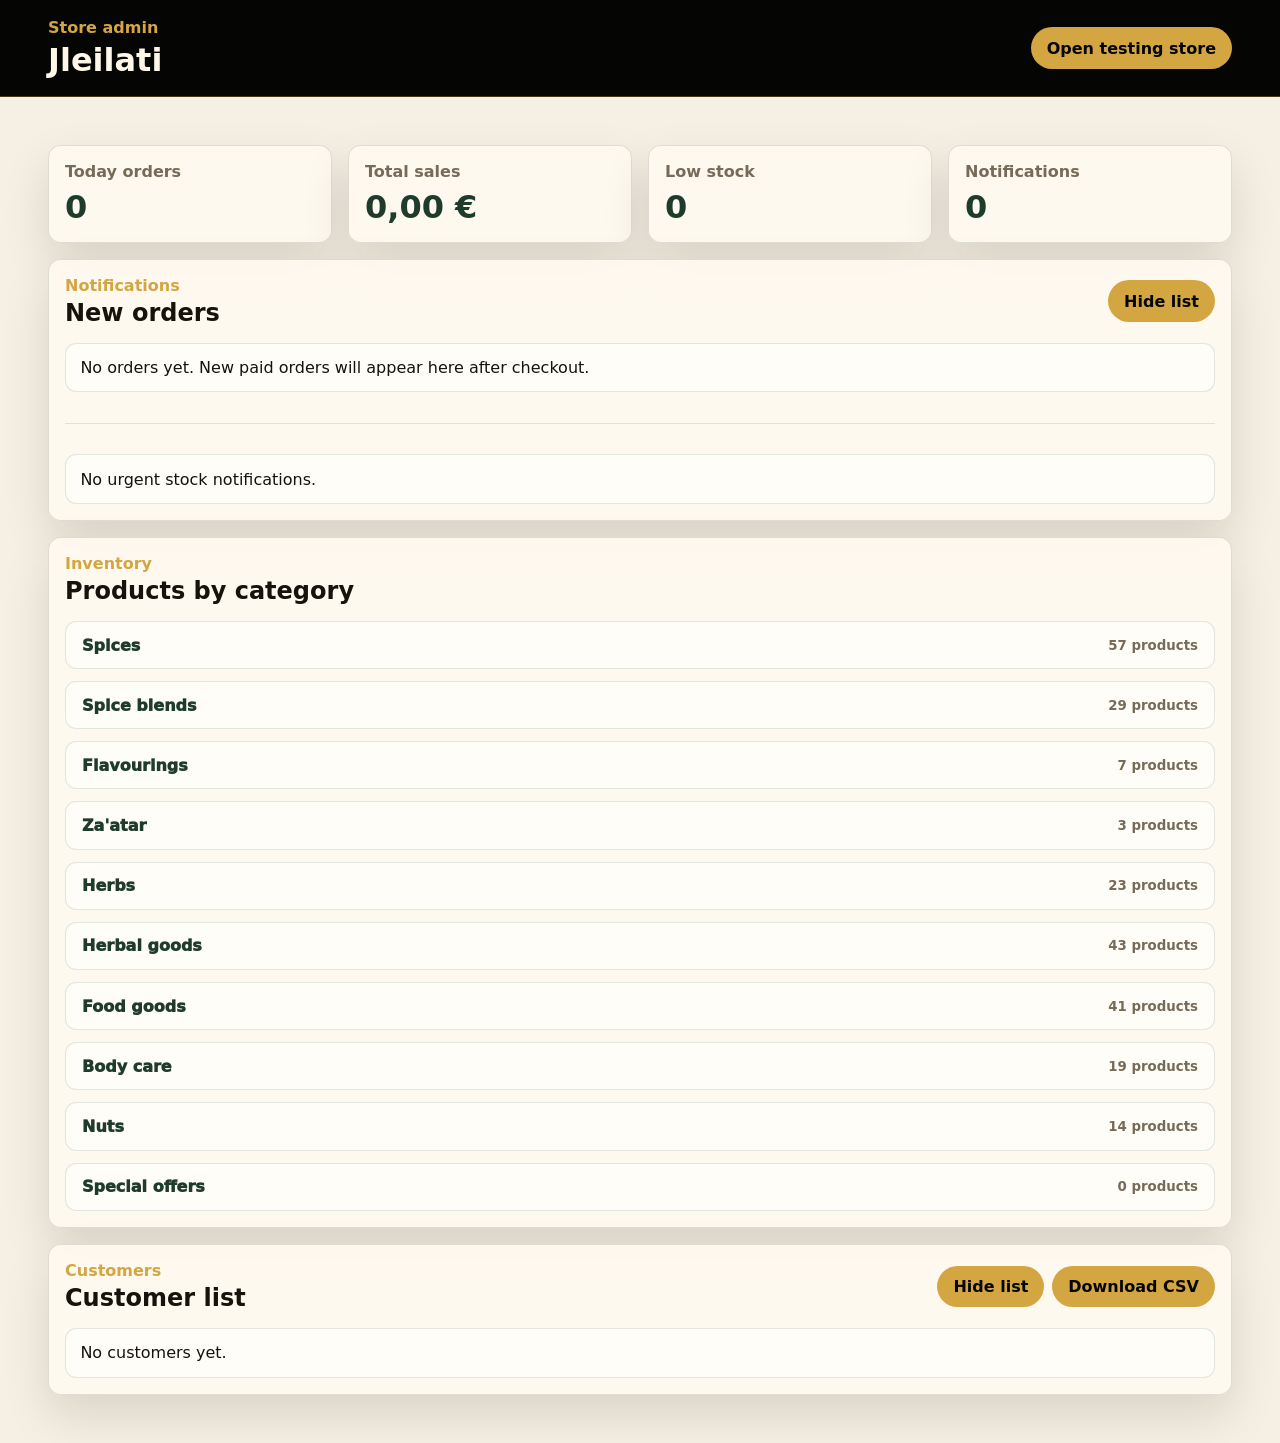
==== commit 9789488e: "Refine admin collapse controls and cart login UI" ====
--- a/admin.html
+++ b/admin.html
@@ -42,12 +42,14 @@
             <h2>New orders</h2>
           </div>
           <div class="panel-actions">
-            <button id="toggleOrdersWrap" type="button">No wrap</button>
+            <button id="toggleOrdersList" type="button">Hide list</button>
           </div>
         </div>
-        <div id="ordersList" class="orders-list"></div>
-        <hr class="panel-divider" />
-        <div id="notifications" class="notifications"></div>
+        <div class="collapsible-body" id="ordersPanelBody">
+          <div id="ordersList" class="orders-list"></div>
+          <hr class="panel-divider" />
+          <div id="notifications" class="notifications"></div>
+        </div>
       </section>
 
       <section class="panel">
@@ -95,6 +97,7 @@
             </div>
             <label class="inline-check"><input name="published" type="checkbox" checked /> Publish to customers now</label>
             <button type="submit">Create product</button>
+            <p class="save-notice" id="productCreateNotice"></p>
           </form>
         </article>
 
@@ -140,11 +143,13 @@
               <h2>Customer list</h2>
             </div>
             <div class="panel-actions">
-              <button id="toggleCustomersWrap" type="button">No wrap</button>
+              <button id="toggleCustomersList" type="button">Hide list</button>
               <button id="downloadCustomers" type="button">Download CSV</button>
             </div>
           </div>
-          <div id="customersList" class="customers-list"></div>
+          <div class="collapsible-body" id="customersPanelBody">
+            <div id="customersList" class="customers-list"></div>
+          </div>
         </article>
       </section>
     </main>
--- a/admin.css
+++ b/admin.css
@@ -132,6 +132,7 @@
 
 .full-width-panel {
   grid-column: 1 / -1;
+  width: 100%;
 }
 
 .panel {
@@ -151,6 +152,11 @@
   flex-wrap: wrap;
   justify-content: flex-end;
   gap: 0.5rem;
+}
+
+.collapsible-body {
+  display: grid;
+  gap: 0.75rem;
 }
 
 .orders-list,
@@ -242,15 +248,6 @@
   max-width: 22rem;
 }
 
-.admin-table-wrap.no-wrap .excel-table td {
-  white-space: nowrap;
-  overflow-wrap: normal;
-}
-
-.admin-table-wrap.no-wrap .excel-table .wide-cell {
-  max-width: none;
-}
-
 .orders-table {
   min-width: 96rem;
 }
